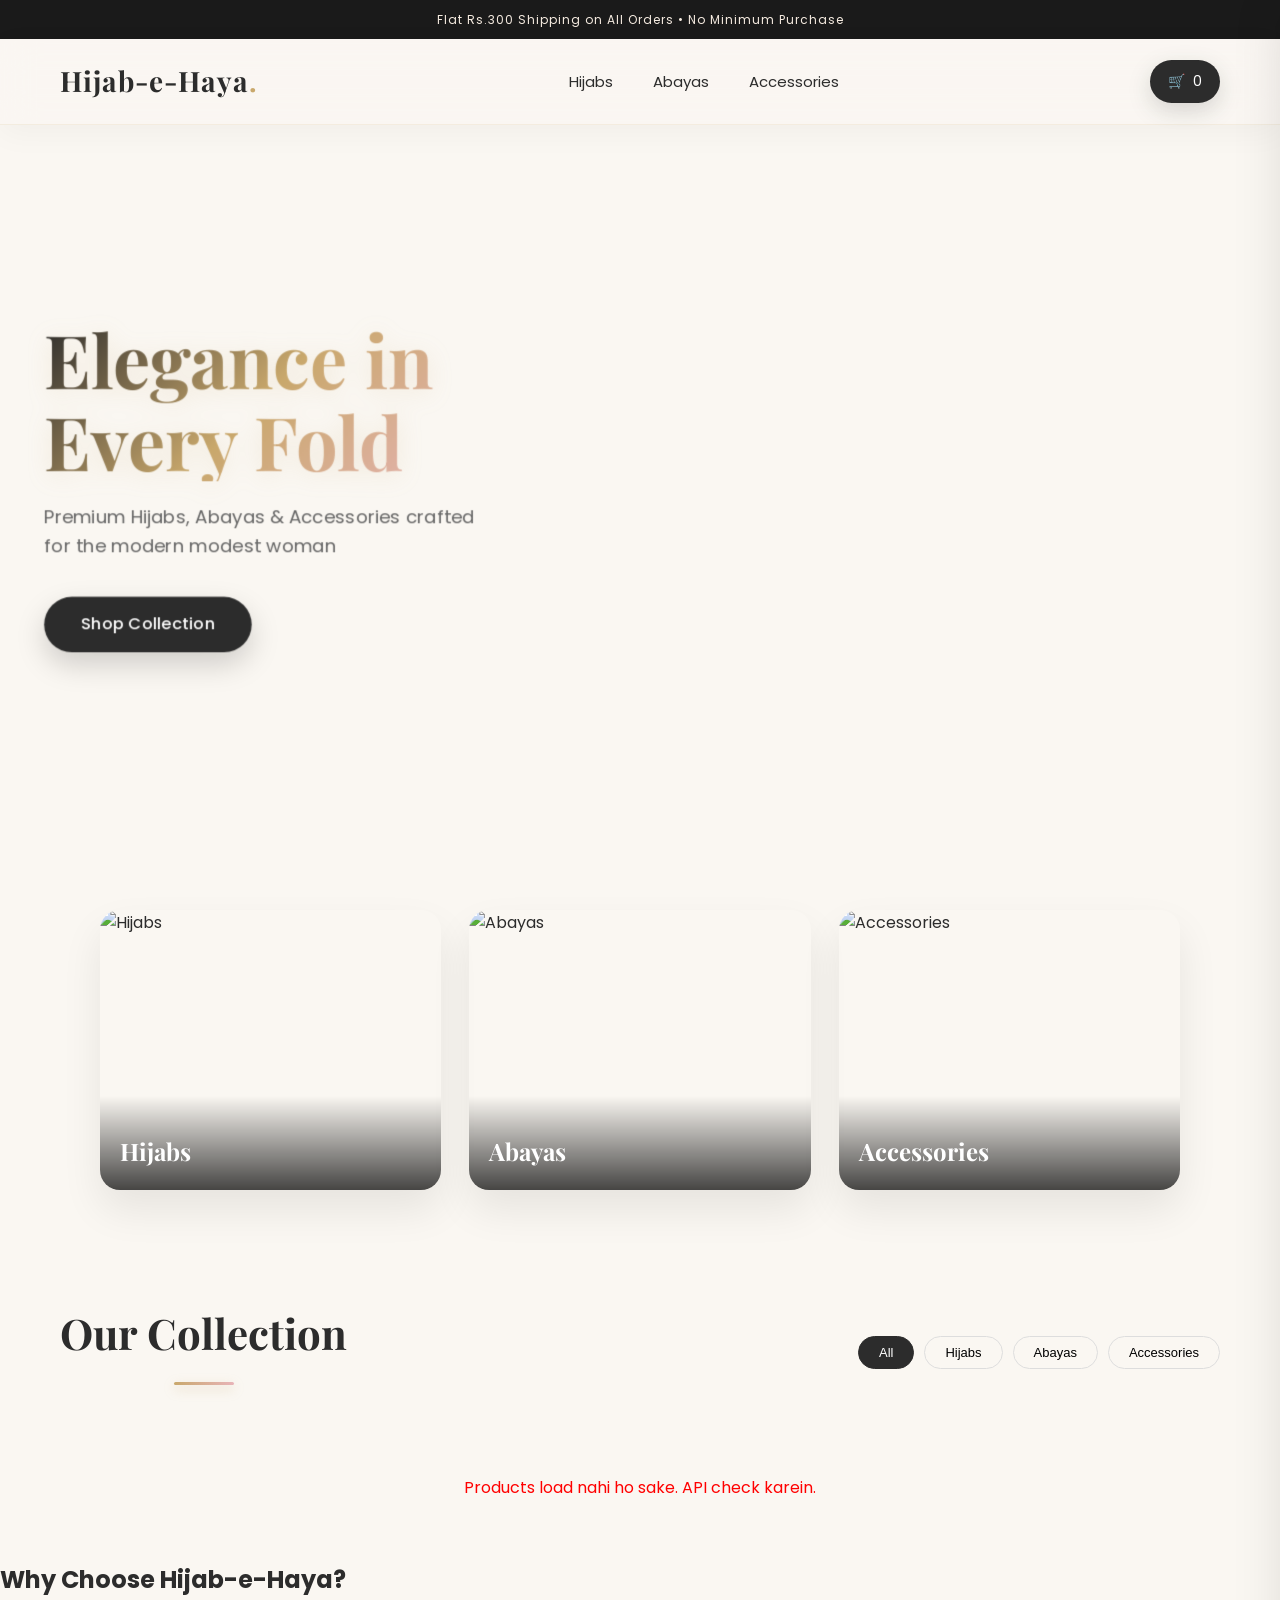
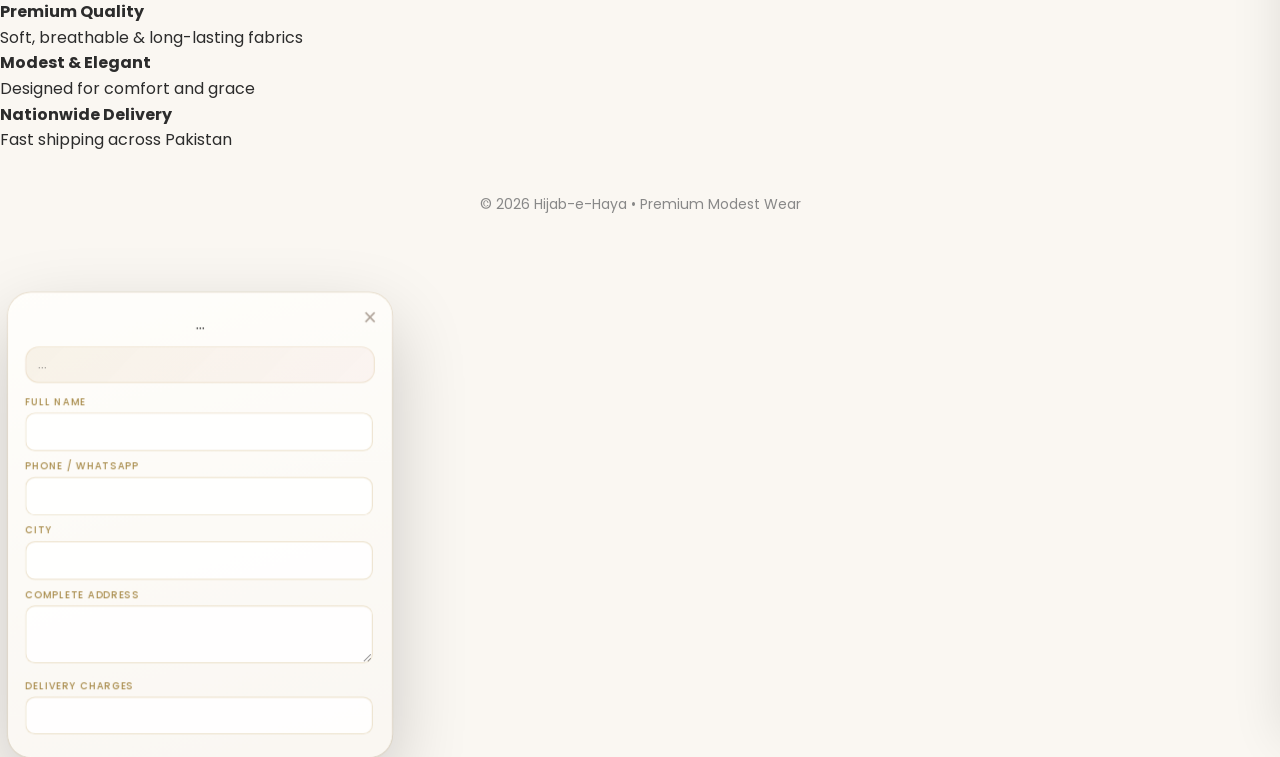
==== index.html @ 98c8fcdb "Update index.html" ====
<!DOCTYPE html>
<html lang="en">
<head>
    <meta charset="UTF-8">
    <meta name="viewport" content="width=device-width, initial-scale=1.0">
    <title>Hijab-e-Haya | Premium Hijab & Abaya</title>
    <link rel="stylesheet" href="style.css">
    <link href="https://fonts.googleapis.com/css2?family=Playfair+Display:wght@500;600;700&family=Poppins:wght@300;400;500;600&display=swap" rel="stylesheet">
</head>
<body>

    <!-- Announcement Bar -->
    <div class="announcement">
        Flat Rs.300 Shipping on All Orders • No Minimum Purchase
    </div>

    <header>
        <div class="logo"><a href="index.html">Hijab-e-Haya<span>.</span></a></div>
        <nav>
            <a href="#hijabs">Hijabs</a>
            <a href="#abayas">Abayas</a>
            <a href="#accessories">Accessories</a>
        </nav>
        <div class="cart-btn" onclick="toggleCart()">
            🛒 <span id="cart-count">0</span>
        </div>
    </header>

    <!-- Hero -->
    <section class="hero">
        <div class="hero-content">
            <h1>Elegance in<br>Every Fold</h1>
            <p>Premium Hijabs, Abayas & Accessories crafted for the modern modest woman</p>
            <a href="#products" class="btn">Shop Collection</a>
        </div>
    </section>

    <!-- Categories -->
    <section class="categories">
        <div class="cat-card" onclick="filterProducts('hijab')">
            <img src="https://images.unsplash.com/photo-1594938298603-c8148c4dae35?w=500&q=80" alt="Hijabs">
            <h3>Hijabs</h3>
        </div>
        <div class="cat-card" onclick="filterProducts('abaya')">
            <img src="https://images.unsplash.com/photo-1585487000160-6ebcfceb0d03?w=500&q=80" alt="Abayas">
            <h3>Abayas</h3>
        </div>
        <div class="cat-card" onclick="filterProducts('accessory')">
            <img src="https://images.unsplash.com/photo-1610030469983-98e550d6193c?w=500&q=80" alt="Accessories">
            <h3>Accessories</h3>
        </div>
    </section>

    <!-- Products -->
    <section class="products-section" id="products">
        <div class="section-header">
            <h2 class="section-title">Our Collection</h2>
            <div class="filter-btns">
                <button class="filter-btn active" onclick="filterProducts('all')">All</button>
                <button class="filter-btn" onclick="filterProducts('hijab')">Hijabs</button>
                <button class="filter-btn" onclick="filterProducts('abaya')">Abayas</button>
                <button class="filter-btn" onclick="filterProducts('accessory')">Accessories</button>
            </div>
        </div>

        <div class="products-grid" id="products-grid">
            <!-- Products JS se aayenge -->
        </div>
    </section>

    <!-- Why Choose -->
    <section class="why-us">
        <h2>Why Choose Hijab-e-Haya?</h2>
        <div class="why-grid">
            <div class="why-item">
                <h4>Premium Quality</h4>
                <p>Soft, breathable & long-lasting fabrics</p>
            </div>
            <div class="why-item">
                <h4>Modest & Elegant</h4>
                <p>Designed for comfort and grace</p>
            </div>
            <div class="why-item">
                <h4>Nationwide Delivery</h4>
                <p>Fast shipping across Pakistan</p>
            </div>
        </div>
    </section>

    <!-- Cart -->
    <div class="cart-sidebar" id="cart">
        <div class="cart-header">
            <h3>Your Bag</h3>
            <button onclick="toggleCart()">✕</button>
        </div>
        <div id="cart-items"></div>
        <div class="cart-footer">
            <div class="total">Total: <span id="total">Rs. 0</span></div>
            <button class="whatsapp-btn" onclick="orderOnWhatsApp()">Order on WhatsApp</button>
            <button class="clear-btn" onclick="clearCart()">Clear Cart</button>
        </div>
    </div>
    <div class="overlay" id="overlay" onclick="toggleCart()"></div>

    <footer>
        <p>© 2026 Hijab-e-Haya • Premium Modest Wear</p>
    </footer>

    <script src="script.js"></script>

    <!-- Custom Order Modal -->
<!-- ========== ORDER MODAL ========== -->
<div class="order-modal-overlay" id="orderModal">
  <div class="order-modal">
    <button type="button" class="modal-close" onclick="closeOrderModal()">×</button>

    <div class="modal-header">
      <p class="modal-brand">Hijab-e-Haya</p>
      <h3>Complete Your Order</h3>
      <p class="modal-sub">Elegant • Modest • Delivered with care</p>
    </div>

    <div class="pay-info">
      <div class="pay-info-title">Payment & Delivery</div>
      <p>• <strong>Cash on Delivery</strong> products ke liye available hai</p>
      <p>• <strong>Delivery charges advance</strong> mein dene honge</p>
      <p class="pay-note">Order confirm hone ke baad delivery charges ka method bata diya jayega (JazzCash / EasyPaisa / Bank).</p>
    </div>

    <label>Full Name</label>
    <input type="text" id="orderName" placeholder="Aapka poora naam" autocomplete="name">

    <label>Phone / WhatsApp</label>
    <input type="tel" id="orderPhone" placeholder="03XX-XXXXXXX" autocomplete="tel">

    <label>City</label>
    <input type="text" id="orderCity" placeholder="Lahore, Karachi, Islamabad..." autocomplete="address-level2">

    <label>Complete Address</label>
    <textarea id="orderAddress" placeholder="Area, street, house / building"></textarea>

    <label>Delivery charges</label>
    <select id="orderDelivery">
      <option value="">Select option</option>
      <option value="Advance — ready to pay delivery charges">Advance — main delivery charges de dungi/dunga</option>
      <option value="Need delivery charges details first">Pehle delivery charges ki detail chahiye</option>
    </select>

    <div class="modal-actions">
      <button type="button" class="modal-btn cancel" onclick="closeOrderModal()">Cancel</button>
      <button type="button" class="modal-btn confirm" onclick="submitOrder()">Place Order</button>
    </div>
  </div>
</div>
    <div class="order-modal">
  <button type="button" class="modal-close" onclick="closeOrderModal()">×</button>

  <div class="modal-header">...</div>
  <div class="pay-info">...</div>

  <!-- sirf yeh scroll hoga agar zaroorat pade -->
  <div class="order-modal-fields">
    <label>Full Name</label>
    <input ... id="orderName">

    <label>Phone / WhatsApp</label>
    <input ... id="orderPhone">

    <label>City</label>
    <input ... id="orderCity">

    <label>Complete Address</label>
    <textarea ... id="orderAddress"></textarea>

    <label>Delivery charges</label>
    <select id="orderDelivery">...</select>
  </div>
</body>
</html>
---- style.css ----
/* ============================================
   HIJAB-E-HAYA — ULTRA 3D AESTHETIC
   Gold + Rose • Depth • Motion • Premium
   ============================================ */

@import url('https://fonts.googleapis.com/css2?family=Playfair+Display:wght@500;600;700&family=Poppins:wght@300;400;500;600&display=swap');

* {
    margin: 0;
    padding: 0;
    box-sizing: border-box;
}

:root {
    --bg: #faf7f2;
    --card: #ffffff;
    --text: #2c2c2c;
    --accent: #c9a86c;
    --accent-dark: #a88b4a;
    --rose: #e8b4b8;
    --shadow: 0 20px 40px rgba(0, 0, 0, 0.08);
    --shadow-3d: 0 35px 70px rgba(0, 0, 0, 0.14),
                 0 10px 20px rgba(201, 168, 108, 0.12);
    --ease: cubic-bezier(0.23, 1, 0.32, 1);
}

html {
    scroll-behavior: smooth;
}

body {
    font-family: 'Poppins', sans-serif;
    background: var(--bg);
    color: var(--text);
    overflow-x: hidden;
    line-height: 1.6;
    min-height: 100vh;
    perspective: 1500px;
}

/* ===== Living 3D background ===== */
.particles {
    position: fixed;
    inset: 0;
    z-index: -1;
    pointer-events: none;
    background:
        radial-gradient(circle at 15% 25%, rgba(201, 168, 108, 0.14) 0%, transparent 42%),
        radial-gradient(circle at 85% 75%, rgba(232, 180, 184, 0.12) 0%, transparent 42%),
        radial-gradient(circle at 50% 50%, rgba(255, 255, 255, 0.4) 0%, transparent 55%);
    animation: bgPulse 12s ease-in-out infinite alternate;
}

@keyframes bgPulse {
    0%   { opacity: 0.85; transform: scale(1); }
    100% { opacity: 1; transform: scale(1.05); }
}

/* ===== Header — glass + depth ===== */
header {
    display: flex;
    justify-content: space-between;
    align-items: center;
    padding: 20px 60px;
    position: sticky;
    top: 0;
    background: rgba(250, 247, 242, 0.78);
    backdrop-filter: blur(18px);
    -webkit-backdrop-filter: blur(18px);
    z-index: 100;
    border-bottom: 1px solid rgba(201, 168, 108, 0.15);
    box-shadow: 0 8px 32px rgba(0, 0, 0, 0.04);
    transform-style: preserve-3d;
}

.logo {
    font-family: 'Playfair Display', serif;
    font-size: 28px;
    font-weight: 700;
    letter-spacing: 1px;
    transform: translateZ(20px);
}

.logo a {
    text-decoration: none;
    color: var(--text);
}

.logo span {
    color: var(--accent);
}

nav a {
    margin: 0 18px;
    text-decoration: none;
    color: var(--text);
    font-weight: 400;
    font-size: 15px;
    transition: 0.35s var(--ease);
    position: relative;
    display: inline-block;
}

nav a::after {
    content: '';
    position: absolute;
    left: 0;
    bottom: -4px;
    width: 0;
    height: 2px;
    background: linear-gradient(90deg, var(--accent), var(--rose));
    transition: 0.35s var(--ease);
    border-radius: 2px;
}

nav a:hover {
    color: var(--accent);
    transform: translateY(-2px);
}

nav a:hover::after {
    width: 100%;
}

.cart-btn {
    background: var(--text);
    color: white;
    padding: 10px 18px;
    border-radius: 50px;
    cursor: pointer;
    display: flex;
    align-items: center;
    gap: 8px;
    transition: 0.4s var(--ease);
    font-size: 14px;
    box-shadow: 0 8px 24px rgba(0, 0, 0, 0.15);
    transform: translateZ(15px);
}

.cart-btn:hover {
    background: linear-gradient(135deg, var(--accent-dark), var(--accent));
    transform: translateY(-4px) translateZ(25px);
    box-shadow: 0 14px 32px rgba(201, 168, 108, 0.4);
}

/* ===== Hero — cinematic ===== */
.hero {
    display: flex;
    align-items: center;
    justify-content: space-between;
    padding: 80px 60px;
    min-height: 85vh;
    transform-style: preserve-3d;
}

.hero-content {
    transform: translateZ(40px);
    animation: heroRise 1.1s var(--ease) both;
}

.hero-content h1 {
    font-family: 'Playfair Display', serif;
    font-size: clamp(42px, 7vw, 72px);
    line-height: 1.1;
    margin-bottom: 20px;
    background: linear-gradient(135deg, #2c2c2c 0%, #c9a86c 50%, #e8b4b8 100%);
    -webkit-background-clip: text;
    -webkit-text-fill-color: transparent;
    background-clip: text;
    filter: drop-shadow(0 4px 12px rgba(201, 168, 108, 0.2));
}

.hero-content p {
    font-size: 18px;
    color: #666;
    margin-bottom: 35px;
    max-width: 420px;
}

.btn {
    display: inline-block;
    padding: 14px 36px;
    background: var(--text);
    color: white;
    text-decoration: none;
    border-radius: 50px;
    font-weight: 500;
    transition: 0.45s var(--ease);
    box-shadow: 0 12px 30px rgba(0, 0, 0, 0.18);
    position: relative;
    overflow: hidden;
}

.btn::before {
    content: '';
    position: absolute;
    inset: 0;
    background: linear-gradient(135deg, transparent, rgba(255, 255, 255, 0.2), transparent);
    transform: translateX(-100%);
    transition: 0.6s;
}

.btn:hover {
    background: var(--accent);
    transform: translateY(-6px) scale(1.03);
    box-shadow: 0 20px 40px rgba(201, 168, 108, 0.4);
}

.btn:hover::before {
    transform: translateX(100%);
}

@keyframes heroRise {
    from {
        opacity: 0;
        transform: translateY(40px) translateZ(-30px);
    }
    to {
        opacity: 1;
        transform: translateY(0) translateZ(40px);
    }
}

/* ===== Products section ===== */
.products-section {
    padding: 60px;
}

.section-title {
    font-family: 'Playfair Display', serif;
    font-size: 42px;
    text-align: center;
    margin-bottom: 50px;
    position: relative;
}

.section-title::after {
    content: '';
    display: block;
    width: 60px;
    height: 3px;
    background: linear-gradient(90deg, var(--accent), var(--rose));
    margin: 15px auto 0;
    border-radius: 2px;
    box-shadow: 0 4px 12px rgba(201, 168, 108, 0.4);
}

/* ===== 3D GRID ===== */
.products-grid {
    display: grid;
    grid-template-columns: repeat(auto-fill, minmax(280px, 1fr));
    gap: 44px;
    perspective: 1600px;
    transform-style: preserve-3d;
}

/* ========== ULTRA 3D PRODUCT CARD ========== */
.product-card {
    background: var(--card);
    border-radius: 22px;
    overflow: hidden;
    box-shadow: var(--shadow);
    transition: all 0.6s var(--ease);
    transform-style: preserve-3d;
    position: relative;
    cursor: pointer;
    border: 1px solid rgba(255, 255, 255, 0.7);
    animation: cardEnter 0.8s var(--ease) both;
}

.product-card:nth-child(1) { animation-delay: 0.05s; }
.product-card:nth-child(2) { animation-delay: 0.12s; }
.product-card:nth-child(3) { animation-delay: 0.19s; }
.product-card:nth-child(4) { animation-delay: 0.26s; }
.product-card:nth-child(5) { animation-delay: 0.33s; }
.product-card:nth-child(6) { animation-delay: 0.4s; }
.product-card:nth-child(7) { animation-delay: 0.47s; }
.product-card:nth-child(8) { animation-delay: 0.54s; }

@keyframes cardEnter {
    from {
        opacity: 0;
        transform: translateY(50px) rotateX(12deg) scale(0.92);
    }
    to {
        opacity: 1;
        transform: translateY(0) rotateX(0) scale(1);
    }
}

/* Soft idle float */
.product-card {
    animation: cardEnter 0.8s var(--ease) both, idleFloat 5.5s ease-in-out infinite;
}

.product-card:nth-child(odd)  { animation-delay: 0.05s, 0s; }
.product-card:nth-child(even) { animation-delay: 0.15s, 1.2s; }

@keyframes idleFloat {
    0%, 100% { transform: translateY(0) rotateX(0) rotateY(0); }
    50%      { transform: translateY(-10px) rotateX(2deg) rotateY(-1.5deg); }
}

/* HOVER — strong 3D pop */
.product-card:hover {
    animation: none;
    transform: translateY(-22px) rotateX(8deg) rotateY(-7deg) scale(1.05);
    box-shadow:
        0 40px 80px rgba(0, 0, 0, 0.16),
        0 0 0 1px rgba(201, 168, 108, 0.35),
        0 0 40px rgba(201, 168, 108, 0.15);
    z-index: 5;
}

/* Shine sweep on card */
.product-card::after {
    content: '';
    position: absolute;
    top: 0;
    left: -120%;
    width: 60%;
    height: 100%;
    background: linear-gradient(
        105deg,
        transparent,
        rgba(255, 255, 255, 0.25),
        transparent
    );
    transform: skewX(-18deg);
    transition: 0.8s;
    pointer-events: none;
    z-index: 3;
}

.product-card:hover::after {
    left: 140%;
}

.product-image {
    width: 100%;
    height: 320px;
    overflow: hidden;
    position: relative;
    transform-style: preserve-3d;
}

.product-image img {
    width: 100%;
    height: 100%;
    object-fit: cover;
    transition: all 0.85s var(--ease);
    transform: translateZ(0);
    animation: imgDrift 9s ease-in-out infinite;
}

@keyframes imgDrift {
    0%, 100% { transform: scale(1) rotate(0deg); }
    33%      { transform: scale(1.04) rotate(1.5deg); }
    66%      { transform: scale(1.03) rotate(-1.2deg); }
}

/* Image enhance on hover */
.product-card:hover .product-image img {
    animation: none;
    transform: scale(1.22) rotate(3deg) translateZ(40px);
    filter: brightness(1.1) contrast(1.06) saturate(1.08);
}

.sale-badge {
    position: absolute;
    top: 14px;
    left: 14px;
    background: linear-gradient(135deg, #c45c5c, #a84444);
    color: white;
    font-size: 11px;
    font-weight: 600;
    padding: 6px 14px;
    border-radius: 50px;
    z-index: 4;
    box-shadow: 0 6px 18px rgba(196, 92, 92, 0.4);
    letter-spacing: 0.5px;
}

.product-info {
    padding: 22px;
    text-align: center;
    transform: translateZ(40px);
    position: relative;
    background: linear-gradient(180deg, transparent, rgba(250, 247, 242, 0.3));
}

.product-info h3 {
    font-family: 'Playfair Display', serif;
    font-size: 20px;
    margin-bottom: 6px;
}

.product-info .price,
.current-price {
    color: var(--accent-dark);
    font-weight: 600;
    font-size: 18px;
    margin-bottom: 15px;
}

.old-price {
    text-decoration: line-through;
    color: #aaa;
    font-size: 13px;
    margin-left: 8px;
    font-weight: 400;
}

.price-box {
    margin-bottom: 12px;
}

.add-btn {
    background: transparent;
    border: 1.5px solid var(--text);
    padding: 10px 28px;
    border-radius: 50px;
    font-weight: 500;
    cursor: pointer;
    transition: all 0.4s var(--ease);
    font-size: 14px;
    transform: translateZ(20px);
}

.add-btn:hover {
    background: var(--text);
    color: white;
    transform: translateY(-3px) translateZ(30px);
    box-shadow: 0 10px 24px rgba(0, 0, 0, 0.2);
}

/* ===== Categories (if present) ===== */
.categories {
    display: grid;
    grid-template-columns: repeat(3, 1fr);
    gap: 28px;
    padding: 20px 60px 50px;
    max-width: 1200px;
    margin: 0 auto;
    perspective: 1400px;
}

.cat-card {
    position: relative;
    height: 280px;
    border-radius: 20px;
    overflow: hidden;
    cursor: pointer;
    box-shadow: var(--shadow);
    transition: 0.6s var(--ease);
    transform-style: preserve-3d;
}

.cat-card img {
    width: 100%;
    height: 100%;
    object-fit: cover;
    transition: 0.9s var(--ease);
    animation: imgDrift 10s ease-in-out infinite;
}

.cat-card:hover {
    transform: translateY(-14px) rotateX(6deg) scale(1.03);
    box-shadow: var(--shadow-3d);
}

.cat-card:hover img {
    animation: none;
    transform: scale(1.15);
    filter: brightness(1.08);
}

.cat-card h3 {
    position: absolute;
    bottom: 0;
    left: 0;
    right: 0;
    background: linear-gradient(transparent, rgba(0, 0, 0, 0.72));
    color: white;
    padding: 36px 20px 20px;
    font-family: 'Playfair Display', serif;
    font-size: 24px;
    transform: translateZ(20px);
}

/* ===== Product detail page ===== */
.product-detail {
    padding: 50px 60px;
}

.product-detail-container {
    display: grid;
    grid-template-columns: 1fr 1fr;
    gap: 60px;
    max-width: 1100px;
    margin: 0 auto;
    align-items: center;
    perspective: 1400px;
}

.product-detail-image {
    border-radius: 24px;
    overflow: hidden;
    box-shadow: var(--shadow-3d);
    transition: 0.7s var(--ease);
    transform-style: preserve-3d;
}

.product-detail-image:hover {
    transform: rotateY(-8deg) rotateX(4deg) scale(1.03);
}

.product-detail-image img {
    width: 100%;
    height: 560px;
    object-fit: cover;
    transition: 0.9s var(--ease);
}

.product-detail-image:hover img {
    transform: scale(1.12);
    filter: brightness(1.06);
}

.product-detail-info h1 {
    font-family: 'Playfair Display', serif;
    font-size: 38px;
    margin-bottom: 12px;
}

.product-detail-info .price {
    font-size: 24px;
    color: var(--accent-dark);
    font-weight: 600;
    margin-bottom: 20px;
}

.product-detail-info .desc {
    color: #666;
    margin-bottom: 30px;
    line-height: 1.85;
}

.add-btn-large {
    background: var(--text);
    color: white;
    border: none;
    padding: 15px 40px;
    border-radius: 50px;
    font-size: 15px;
    cursor: pointer;
    transition: 0.45s var(--ease);
    box-shadow: 0 12px 30px rgba(0, 0, 0, 0.15);
}

.add-btn-large:hover {
    background: var(--accent);
    transform: translateY(-5px);
    box-shadow: 0 18px 40px rgba(201, 168, 108, 0.4);
}

.back-link {
    display: inline-block;
    margin-bottom: 25px;
    color: #777;
    text-decoration: none;
    font-size: 14px;
    transition: 0.3s;
}

.back-link:hover {
    color: var(--accent);
}

.thumbnails {
    display: flex;
    gap: 12px;
    margin-top: 18px;
    flex-wrap: wrap;
}

.thumb {
    width: 78px;
    height: 78px;
    object-fit: cover;
    border-radius: 12px;
    cursor: pointer;
    border: 2px solid transparent;
    transition: 0.4s var(--ease);
    opacity: 0.7;
}

.thumb:hover {
    opacity: 1;
    transform: scale(1.08) rotate(2deg);
}

.thumb.active {
    border-color: var(--accent);
    opacity: 1;
    box-shadow: 0 8px 20px rgba(201, 168, 108, 0.35);
}

/* ===== Cart ===== */
.cart-sidebar {
    position: fixed;
    top: 0;
    right: -420px;
    width: 400px;
    height: 100%;
    background: white;
    box-shadow: -16px 0 50px rgba(0, 0, 0, 0.12);
    z-index: 1000;
    transition: 0.5s var(--ease);
    display: flex;
    flex-direction: column;
}

.cart-sidebar.active {
    right: 0;
}

.cart-header {
    display: flex;
    justify-content: space-between;
    align-items: center;
    padding: 25px;
    border-bottom: 1px solid #eee;
}

.cart-header h3 {
    font-family: 'Playfair Display', serif;
    font-size: 24px;
}

.cart-header button {
    background: none;
    border: none;
    font-size: 22px;
    cursor: pointer;
}

#cart-items {
    flex: 1;
    overflow-y: auto;
    padding: 20px;
}

.cart-item {
    display: flex;
    gap: 15px;
    margin-bottom: 18px;
    align-items: center;
    background: #faf7f2;
    padding: 12px;
    border-radius: 14px;
    transition: 0.3s;
}

.cart-item:hover {
    transform: translateX(-4px);
    box-shadow: 0 8px 20px rgba(0, 0, 0, 0.06);
}

.cart-item img {
    width: 70px;
    height: 70px;
    object-fit: cover;
    border-radius: 10px;
}

.cart-item-info {
    flex: 1;
}

.cart-item-info h4 {
    font-size: 15px;
    margin-bottom: 4px;
}

.cart-footer {
    padding: 25px;
    border-top: 1px solid #eee;
}

.total {
    font-size: 20px;
    font-weight: 600;
    margin-bottom: 20px;
    text-align: center;
}

.whatsapp-btn {
    width: 100%;
    background: linear-gradient(135deg, #25D366, #1da851);
    color: white;
    border: none;
    padding: 16px;
    border-radius: 14px;
    font-size: 16px;
    font-weight: 500;
    cursor: pointer;
    margin-bottom: 12px;
    transition: 0.4s var(--ease);
    box-shadow: 0 8px 24px rgba(37, 211, 102, 0.3);
}

.whatsapp-btn:hover {
    transform: translateY(-3px);
    box-shadow: 0 14px 32px rgba(37, 211, 102, 0.4);
}

.clear-btn {
    width: 100%;
    background: transparent;
    border: 1px solid #ddd;
    padding: 12px;
    border-radius: 14px;
    cursor: pointer;
    transition: 0.3s;
}

.clear-btn:hover {
    border-color: var(--text);
}

.overlay {
    position: fixed;
    inset: 0;
    background: rgba(0, 0, 0, 0.4);
    backdrop-filter: blur(4px);
    z-index: 999;
    opacity: 0;
    visibility: hidden;
    transition: 0.4s;
}

.overlay.active {
    opacity: 1;
    visibility: visible;
}

/* Announcement / filters / why-us safe styles */
.announcement {
    background: #1a1a1a;
    color: #f5ebe0;
    text-align: center;
    padding: 10px;
    font-size: 12px;
    letter-spacing: 1px;
}

.filter-btns {
    display: flex;
    gap: 10px;
    flex-wrap: wrap;
    justify-content: center;
    margin-bottom: 30px;
}

.filter-btn {
    padding: 8px 20px;
    border: 1px solid #ddd;
    background: transparent;
    border-radius: 50px;
    cursor: pointer;
    font-size: 13px;
    transition: 0.35s;
}

.filter-btn.active,
.filter-btn:hover {
    background: var(--text);
    color: white;
    border-color: var(--text);
}

.section-header {
    display: flex;
    justify-content: space-between;
    align-items: center;
    flex-wrap: wrap;
    gap: 16px;
    margin-bottom: 40px;
}

footer {
    text-align: center;
    padding: 40px;
    color: #888;
    font-size: 14px;
}

/* ===== Responsive — 3D soft on mobile ===== */
@media (max-width: 768px) {
    header {
        padding: 15px 20px;
    }

    nav {
        display: none;
    }

    .hero {
        flex-direction: column;
        padding: 40px 20px;
        text-align: center;
        min-height: auto;
    }

    .hero-content h1 {
        font-size: 42px;
    }

    .products-section {
        padding: 40px 20px;
    }

    .categories {
        grid-template-columns: 1fr;
        padding: 20px;
    }

    .product-detail-container {
        grid-template-columns: 1fr;
        gap: 30px;
    }

    .product-detail {
        padding: 30px 20px;
    }

    .product-detail-image img {
        height: 380px;
    }

    .cart-sidebar {
        width: 100%;
        right: -100%;
    }

    /* Mobile pe lighter 3D (performance) */
    .product-card:hover {
        transform: translateY(-12px) scale(1.03);
    }

    .product-card {
        animation: cardEnter 1.0s var(--ease) both;
    }
}
/* ========== PREMIUM ORDER MODAL ========== */
.order-modal-overlay {
    position: fixed;
    inset: 0;
    background: rgba(42, 36, 32, 0.5);
    backdrop-filter: blur(10px);
    -webkit-backdrop-filter: blur(10px);
    z-index: 2000;
    display: flex;
    align-items: center;
    justify-content: center;
    padding: 20px;
    opacity: 0;
    visibility: hidden;
    transition: 0.4s ease;
}

.order-modal-overlay.active {
    opacity: 1;
    visibility: visible;
}

.order-modal {
    background: linear-gradient(165deg, #fffefb 0%, #faf7f2 100%);
    border-radius: 24px;
    padding: 32px 28px 28px;
    width: 100%;
    max-width: 440px;
    max-height: 90vh;
    overflow-y: auto;
    box-shadow:
        0 30px 80px rgba(0, 0, 0, 0.2),
        0 0 0 1px rgba(201, 168, 108, 0.25);
    transform: translateY(28px) scale(0.96);
    transition: 0.45s cubic-bezier(0.23, 1, 0.32, 1);
    position: relative;
}

.order-modal-overlay.active .order-modal {
    transform: translateY(0) scale(1);
}

.modal-close {
    position: absolute;
    top: 14px;
    right: 16px;
    background: none;
    border: none;
    font-size: 24px;
    color: #b0a49a;
    cursor: pointer;
    line-height: 1;
    transition: 0.3s;
}

.modal-close:hover {
    color: #2c2c2c;
}

.modal-header {
    text-align: center;
    margin-bottom: 20px;
}

.modal-brand {
    font-size: 11px;
    letter-spacing: 2px;
    text-transform: uppercase;
    color: #c9a86c;
    margin-bottom: 6px;
    font-weight: 500;
}

.order-modal h3 {
    font-family: 'Playfair Display', serif;
    font-size: 26px;
    font-weight: 600;
    color: #2c2c2c;
    margin-bottom: 6px;
}

.modal-sub {
    font-size: 12px;
    color: #888;
    font-weight: 300;
}

.pay-info {
    background: linear-gradient(135deg, rgba(201, 168, 108, 0.12), rgba(232, 180, 184, 0.1));
    border: 1px solid rgba(201, 168, 108, 0.25);
    border-radius: 14px;
    padding: 14px 16px;
    margin-bottom: 20px;
    font-size: 13px;
    color: #444;
    line-height: 1.55;
}

.pay-info-title {
    font-weight: 600;
    color: #a88b4a;
    margin-bottom: 8px;
    font-size: 12px;
    letter-spacing: 0.8px;
    text-transform: uppercase;
}

.pay-info p {
    margin-bottom: 4px;
}

.pay-note {
    margin-top: 8px !important;
    font-size: 12px;
    color: #777;
}

.order-modal label {
    display: block;
    font-size: 11px;
    letter-spacing: 1px;
    text-transform: uppercase;
    color: #a88b4a;
    margin-bottom: 6px;
    font-weight: 500;
}

.order-modal input,
.order-modal textarea,
.order-modal select {
    width: 100%;
    padding: 12px 14px;
    border: 1px solid rgba(201, 168, 108, 0.35);
    border-radius: 12px;
    background: rgba(255, 255, 255, 0.85);
    font-family: 'Poppins', sans-serif;
    font-size: 14px;
    color: #2c2c2c;
    margin-bottom: 14px;
    outline: none;
    transition: 0.3s;
    appearance: none;
}

.order-modal input:focus,
.order-modal textarea:focus,
.order-modal select:focus {
    border-color: #c9a86c;
    box-shadow: 0 0 0 3px rgba(201, 168, 108, 0.18);
    background: #fff;
}

.order-modal textarea {
    min-height: 72px;
    resize: vertical;
}

.modal-actions {
    display: flex;
    gap: 12px;
    margin-top: 8px;
}

.modal-btn {
    flex: 1;
    padding: 14px;
    border-radius: 50px;
    font-family: 'Poppins', sans-serif;
    font-size: 13px;
    letter-spacing: 0.6px;
    cursor: pointer;
    transition: 0.35s;
    border: none;
}

.modal-btn.cancel {
    background: transparent;
    border: 1px solid rgba(201, 168, 108, 0.4);
    color: #666;
}

.modal-btn.cancel:hover {
    border-color: #2c2c2c;
    color: #2c2c2c;
}

.modal-btn.confirm {
    background: linear-gradient(135deg, #2c2c2c, #3d342e);
    color: #faf7f2;
    box-shadow: 0 8px 22px rgba(0, 0, 0, 0.18);
}

.modal-btn.confirm:hover {
    background: linear-gradient(135deg, #a88b4a, #c9a86c);
    transform: translateY(-2px);
    box-shadow: 0 12px 28px rgba(201, 168, 108, 0.35);
}

/* Soft success toast (alert ki jagah) */
/* ========== TOAST — CENTER + LIGHT + RECTANGLE ========== */
.toast {
    position: fixed;
    top: 50%;
    left: 50%;
    transform: translate(-50%, -50%) scale(0.92);
    background: #faf7f2;
    color: #2c2c2c;
    padding: 18px 36px;
    border-radius: 16px;
    font-size: 14px;
    font-weight: 500;
    letter-spacing: 0.3px;
    z-index: 3000;
    opacity: 0;
    visibility: hidden;
    transition: 0.35s ease;
    box-shadow: 0 16px 48px rgba(0, 0, 0, 0.12);
    border: 1px solid rgba(201, 168, 108, 0.35);
    pointer-events: none;
    text-align: center;
    min-width: 260px;
    max-width: 90%;
}

.toast.show {
    opacity: 1;
    visibility: visible;
    transform: translate(-50%, -50%) scale(1);
}
/* ========== CART: WhatsApp button hamesha neeche dikhe ========== */
.cart-sidebar {
    display: flex;
    flex-direction: column;
}

#cart-items {
    flex: 1;
    overflow-y: auto;
    min-height: 0;
}

.cart-footer {
    flex-shrink: 0;
    position: sticky;
    bottom: 0;
    background: #fff;
    padding: 16px 22px 20px;
    border-top: 1px solid #eee;
    box-shadow: 0 -8px 24px rgba(0, 0, 0, 0.06);
}

/* ========== ORDER MODAL: ek screen, kam scroll ========== */
.order-modal-overlay {
    align-items: center;
    justify-content: center;
    padding: 12px;
}

.order-modal {
    padding: 20px 18px 16px;
    max-width: 400px;
    max-height: 88vh;
    display: flex;
    flex-direction: column;
    overflow: hidden; /* bahar scroll band */
}

.modal-header {
    margin-bottom: 10px;
    flex-shrink: 0;
}

.order-modal h3 {
    font-size: 22px;
    margin-bottom: 2px;
}

.modal-sub {
    font-size: 11px;
}

.pay-info {
    padding: 10px 12px;
    margin-bottom: 12px;
    font-size: 12px;
    line-height: 1.4;
    flex-shrink: 0;
}

.pay-info-title {
    margin-bottom: 4px;
    font-size: 11px;
}

.pay-note {
    margin-top: 4px !important;
    font-size: 11px;
}

/* form fields tight */
.order-modal label {
    margin-bottom: 3px;
    font-size: 10px;
}

.order-modal input,
.order-modal textarea,
.order-modal select {
    padding: 9px 12px;
    margin-bottom: 8px;
    font-size: 13px;
    border-radius: 10px;
}

.order-modal textarea {
    min-height: 52px;
}

/* buttons hamesha modal ke bottom pe */
.modal-actions {
    margin-top: 6px;
    flex-shrink: 0;
    padding-top: 4px;
}

.modal-btn {
    padding: 12px;
    font-size: 12px;
}

/* agar phir bhi chhoti screen ho to sirf fields scroll, buttons fixed */
.order-modal-fields {
    overflow-y: auto;
    flex: 1;
    min-height: 0;
    padding-right: 2px;
}
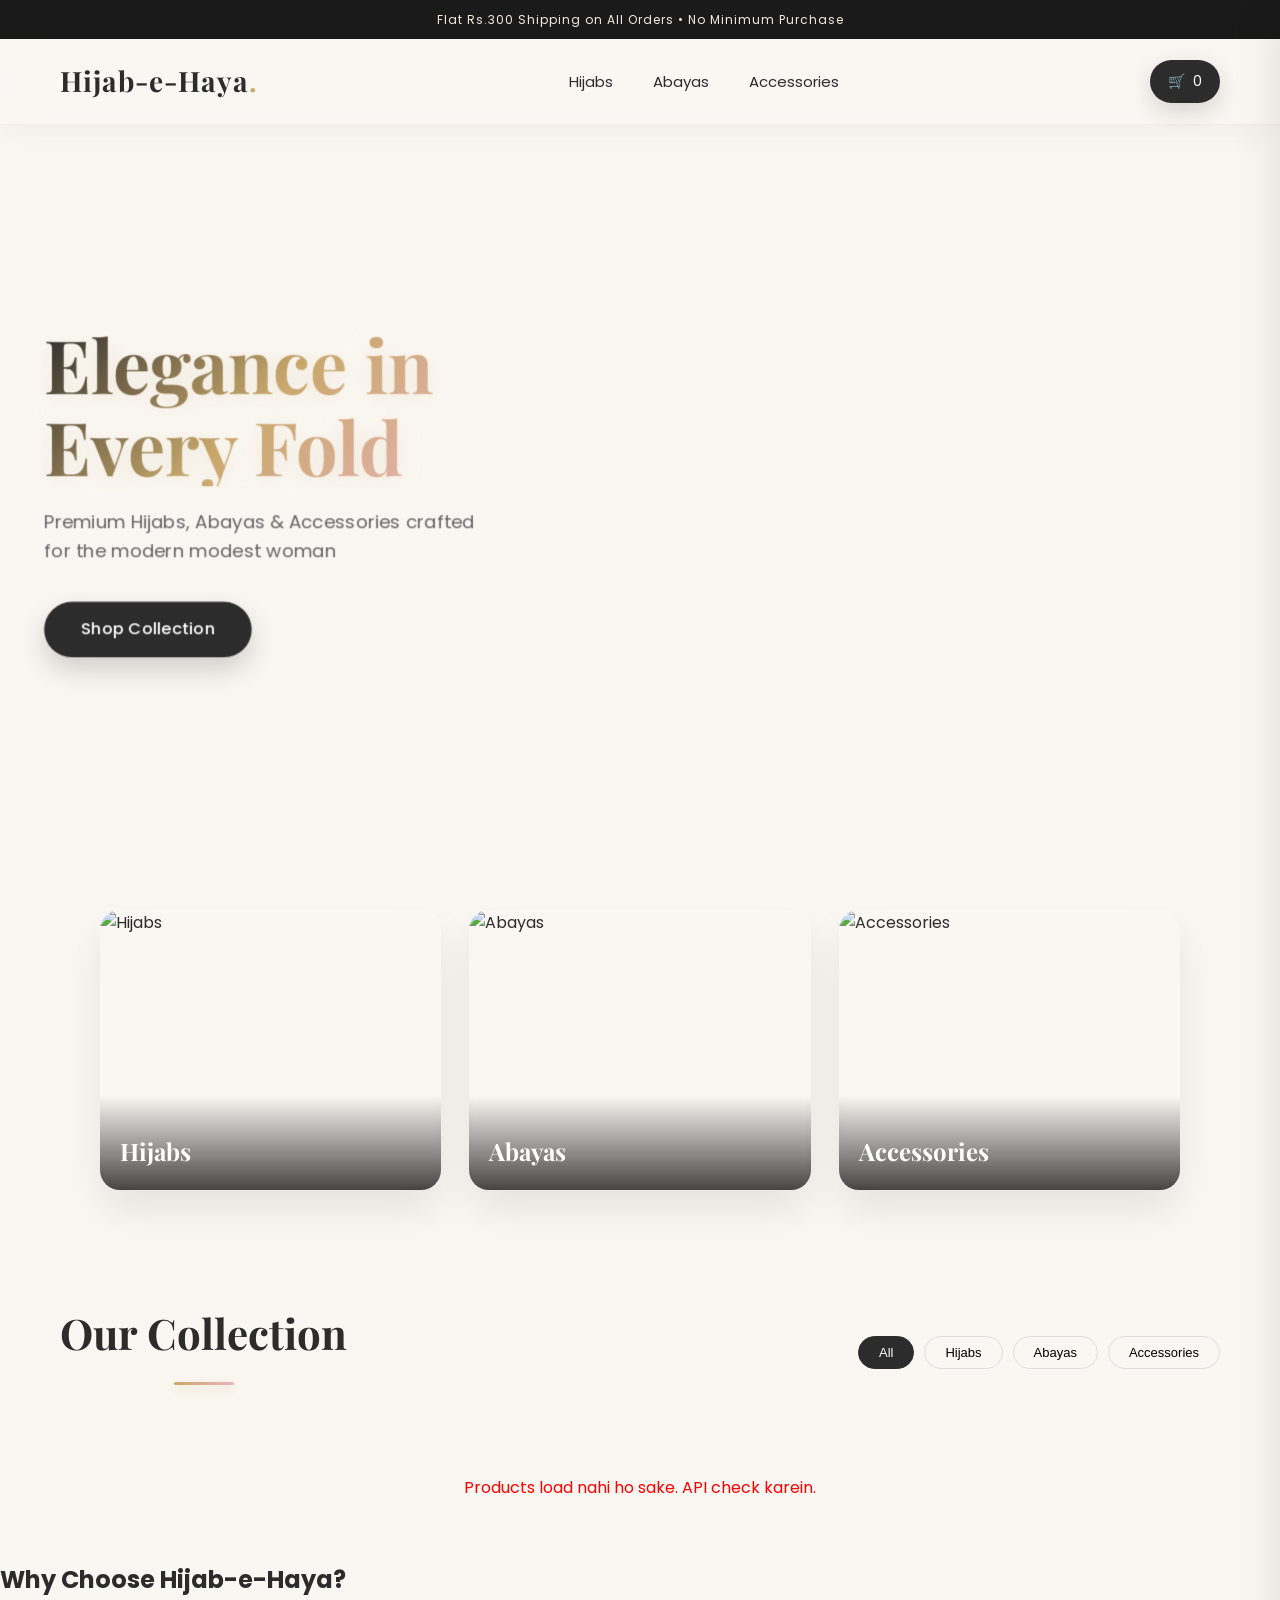
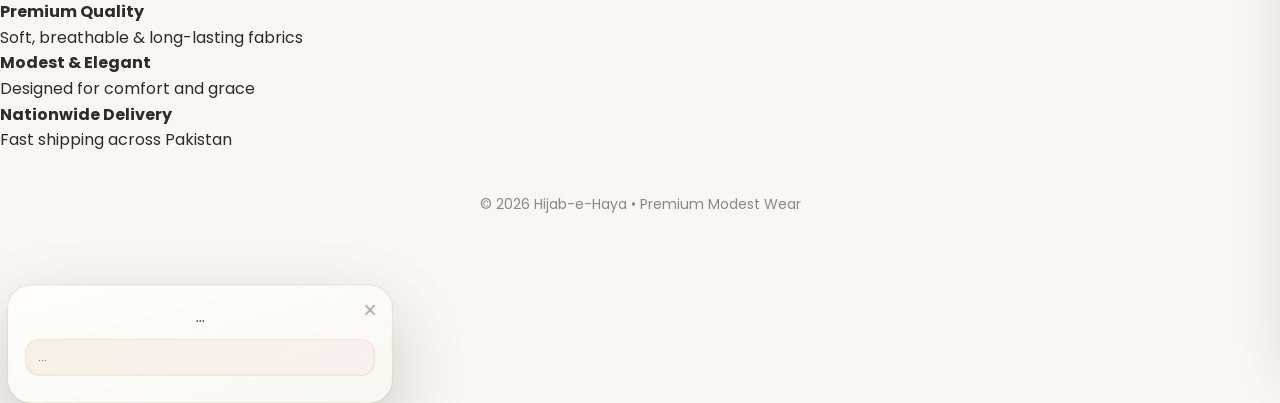
==== commit b1d131b2: "Update index.html" ====
--- a/index.html
+++ b/index.html
@@ -158,22 +158,7 @@
   <div class="modal-header">...</div>
   <div class="pay-info">...</div>
 
-  <!-- sirf yeh scroll hoga agar zaroorat pade -->
-  <div class="order-modal-fields">
-    <label>Full Name</label>
-    <input ... id="orderName">
-
-    <label>Phone / WhatsApp</label>
-    <input ... id="orderPhone">
-
-    <label>City</label>
-    <input ... id="orderCity">
-
-    <label>Complete Address</label>
-    <textarea ... id="orderAddress"></textarea>
-
-    <label>Delivery charges</label>
-    <select id="orderDelivery">...</select>
-  </div>
+  
+ 
 </body>
 </html>
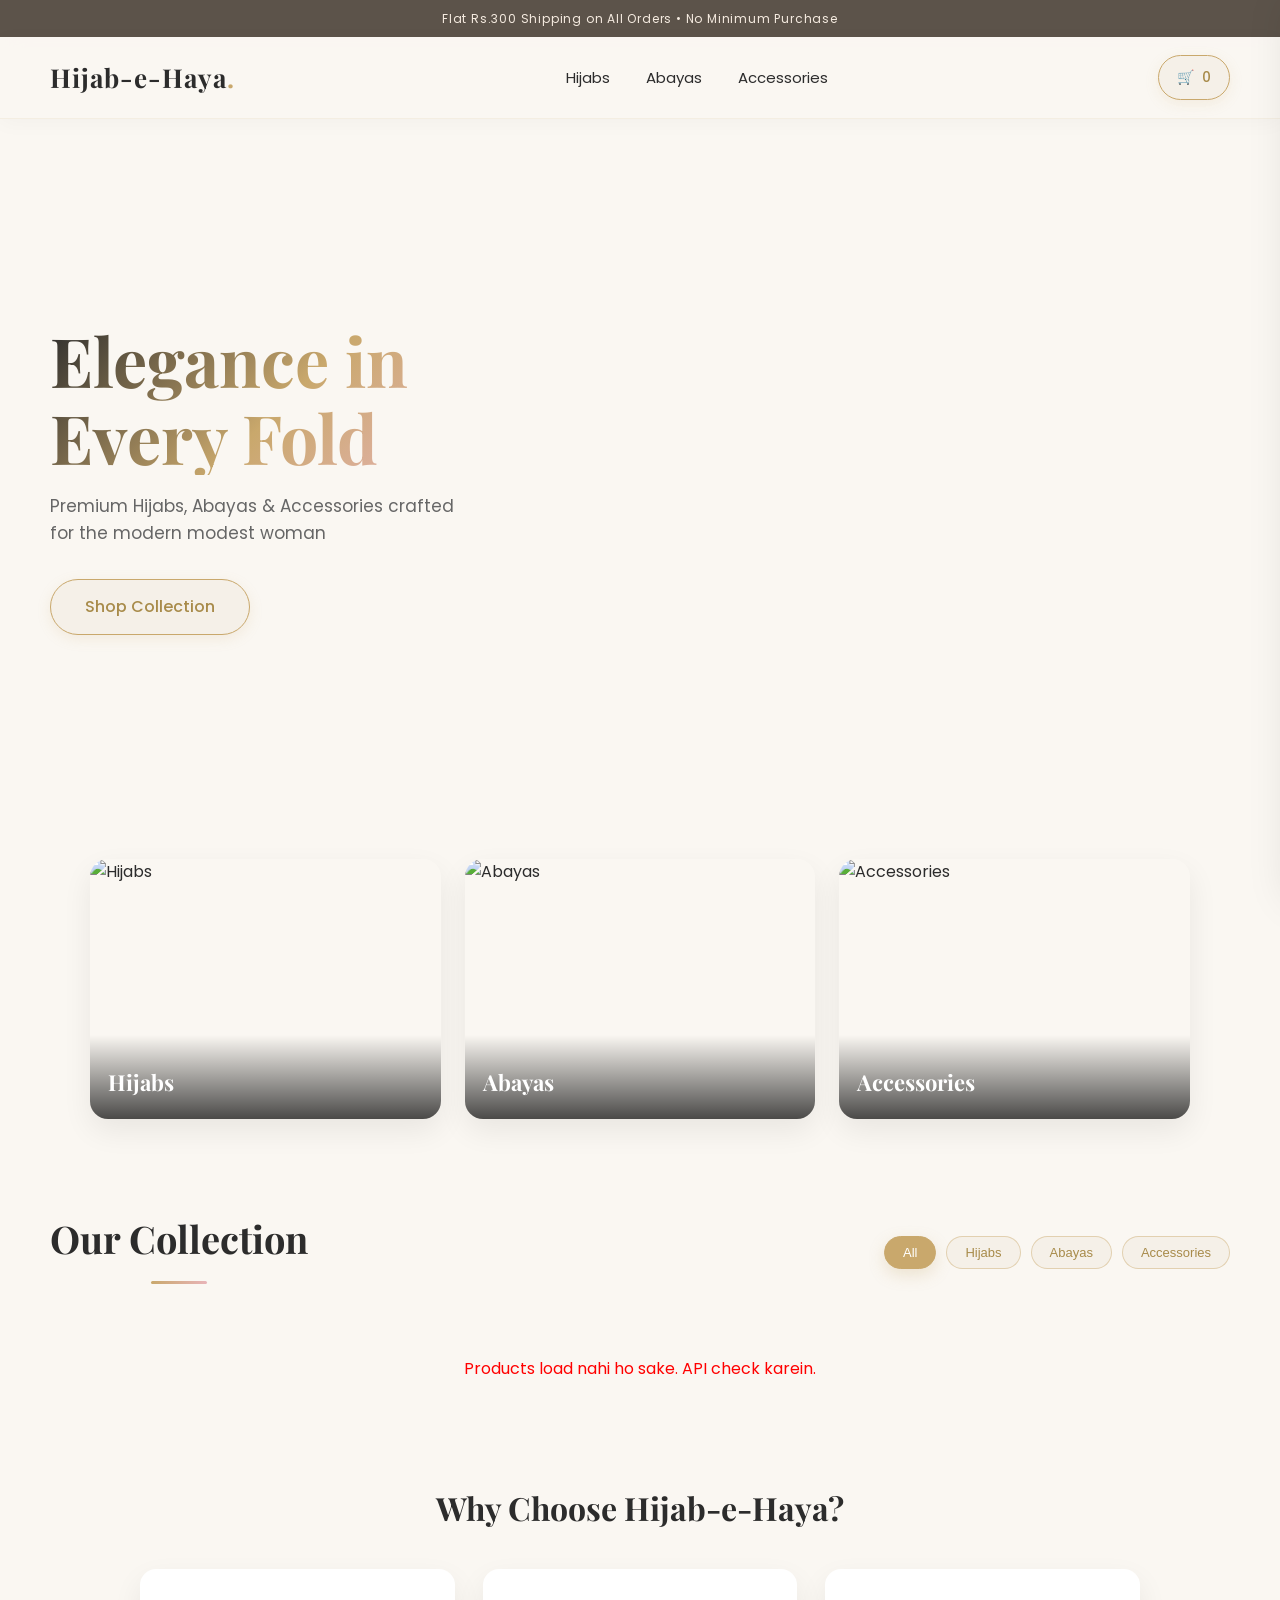
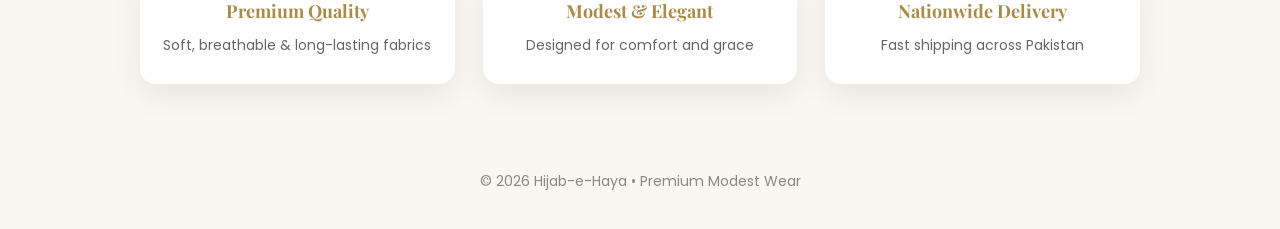
==== commit e343a028: "Update index.html" ====
--- a/index.html
+++ b/index.html
@@ -8,7 +8,6 @@
     <link href="https://fonts.googleapis.com/css2?family=Playfair+Display:wght@500;600;700&family=Poppins:wght@300;400;500;600&display=swap" rel="stylesheet">
 </head>
 <body>
-
     <!-- Announcement Bar -->
     <div class="announcement">
         Flat Rs.300 Shipping on All Orders • No Minimum Purchase
@@ -62,7 +61,6 @@
                 <button class="filter-btn" onclick="filterProducts('accessory')">Accessories</button>
             </div>
         </div>
-
         <div class="products-grid" id="products-grid">
             <!-- Products JS se aayenge -->
         </div>
@@ -108,57 +106,42 @@
 
     <script src="script.js"></script>
 
-    <!-- Custom Order Modal -->
-<!-- ========== ORDER MODAL ========== -->
-<div class="order-modal-overlay" id="orderModal">
-  <div class="order-modal">
-    <button type="button" class="modal-close" onclick="closeOrderModal()">×</button>
-
-    <div class="modal-header">
-      <p class="modal-brand">Hijab-e-Haya</p>
-      <h3>Complete Your Order</h3>
-      <p class="modal-sub">Elegant • Modest • Delivered with care</p>
+    <!-- ========== ORDER MODAL ========== -->
+    <div class="order-modal-overlay" id="orderModal">
+        <div class="order-modal">
+            <button type="button" class="modal-close" onclick="closeOrderModal()">×</button>
+            <div class="modal-header">
+                <p class="modal-brand">Hijab-e-Haya</p>
+                <h3>Complete Your Order</h3>
+                <p class="modal-sub">Elegant • Modest • Delivered with care</p>
+            </div>
+            <div class="pay-info">
+                <div class="pay-info-title">Payment & Delivery</div>
+                <p>• <strong>Cash on Delivery</strong> products ke liye available hai</p>
+                <p>• <strong>Delivery charges advance</strong> mein dene honge</p>
+                <p class="pay-note">Order confirm hone ke baad delivery charges ka method bata diya jayega (JazzCash / EasyPaisa / Bank).</p>
+            </div>
+            <div class="order-modal-fields">
+                <label>Full Name</label>
+                <input type="text" id="orderName" placeholder="Aapka poora naam" autocomplete="name">
+                <label>Phone / WhatsApp</label>
+                <input type="tel" id="orderPhone" placeholder="03XX-XXXXXXX" autocomplete="tel">
+                <label>City</label>
+                <input type="text" id="orderCity" placeholder="Lahore, Karachi, Islamabad..." autocomplete="address-level2">
+                <label>Complete Address</label>
+                <textarea id="orderAddress" placeholder="Area, street, house / building"></textarea>
+                <label>Delivery charges</label>
+                <select id="orderDelivery">
+                    <option value="">Select option</option>
+                    <option value="Advance — ready to pay delivery charges">Advance — main delivery charges de dungi/dunga</option>
+                    <option value="Need delivery charges details first">Pehle delivery charges ki detail chahiye</option>
+                </select>
+            </div>
+            <div class="modal-actions">
+                <button type="button" class="modal-btn cancel" onclick="closeOrderModal()">Cancel</button>
+                <button type="button" class="modal-btn confirm" onclick="submitOrder()">Place Order</button>
+            </div>
+        </div>
     </div>
-
-    <div class="pay-info">
-      <div class="pay-info-title">Payment & Delivery</div>
-      <p>• <strong>Cash on Delivery</strong> products ke liye available hai</p>
-      <p>• <strong>Delivery charges advance</strong> mein dene honge</p>
-      <p class="pay-note">Order confirm hone ke baad delivery charges ka method bata diya jayega (JazzCash / EasyPaisa / Bank).</p>
-    </div>
-
-    <label>Full Name</label>
-    <input type="text" id="orderName" placeholder="Aapka poora naam" autocomplete="name">
-
-    <label>Phone / WhatsApp</label>
-    <input type="tel" id="orderPhone" placeholder="03XX-XXXXXXX" autocomplete="tel">
-
-    <label>City</label>
-    <input type="text" id="orderCity" placeholder="Lahore, Karachi, Islamabad..." autocomplete="address-level2">
-
-    <label>Complete Address</label>
-    <textarea id="orderAddress" placeholder="Area, street, house / building"></textarea>
-
-    <label>Delivery charges</label>
-    <select id="orderDelivery">
-      <option value="">Select option</option>
-      <option value="Advance — ready to pay delivery charges">Advance — main delivery charges de dungi/dunga</option>
-      <option value="Need delivery charges details first">Pehle delivery charges ki detail chahiye</option>
-    </select>
-
-    <div class="modal-actions">
-      <button type="button" class="modal-btn cancel" onclick="closeOrderModal()">Cancel</button>
-      <button type="button" class="modal-btn confirm" onclick="submitOrder()">Place Order</button>
-    </div>
-  </div>
-</div>
-    <div class="order-modal">
-  <button type="button" class="modal-close" onclick="closeOrderModal()">×</button>
-
-  <div class="modal-header">...</div>
-  <div class="pay-info">...</div>
-
-  
- 
 </body>
 </html>
--- a/style.css
+++ b/style.css
@@ -1,8 +1,7 @@
 /* ============================================
-   HIJAB-E-HAYA — ULTRA 3D AESTHETIC
-   Gold + Rose • Depth • Motion • Premium
+   HIJAB-E-HAYA — CLEAN PREMIUM (FIXED)
+   Gold + Rose • Soft depth • No excess scroll
    ============================================ */
-
 @import url('https://fonts.googleapis.com/css2?family=Playfair+Display:wght@500;600;700&family=Poppins:wght@300;400;500;600&display=swap');
 
 * {
@@ -18,9 +17,8 @@
     --accent: #c9a86c;
     --accent-dark: #a88b4a;
     --rose: #e8b4b8;
-    --shadow: 0 20px 40px rgba(0, 0, 0, 0.08);
-    --shadow-3d: 0 35px 70px rgba(0, 0, 0, 0.14),
-                 0 10px 20px rgba(201, 168, 108, 0.12);
+    --shadow: 0 12px 30px rgba(0, 0, 0, 0.07);
+    --shadow-3d: 0 24px 50px rgba(0, 0, 0, 0.12);
     --ease: cubic-bezier(0.23, 1, 0.32, 1);
 }
 
@@ -35,50 +33,40 @@
     overflow-x: hidden;
     line-height: 1.6;
     min-height: 100vh;
-    perspective: 1500px;
-}
-
-/* ===== Living 3D background ===== */
+}
+
+/* Soft background */
 .particles {
     position: fixed;
     inset: 0;
     z-index: -1;
     pointer-events: none;
     background:
-        radial-gradient(circle at 15% 25%, rgba(201, 168, 108, 0.14) 0%, transparent 42%),
-        radial-gradient(circle at 85% 75%, rgba(232, 180, 184, 0.12) 0%, transparent 42%),
-        radial-gradient(circle at 50% 50%, rgba(255, 255, 255, 0.4) 0%, transparent 55%);
-    animation: bgPulse 12s ease-in-out infinite alternate;
-}
-
-@keyframes bgPulse {
-    0%   { opacity: 0.85; transform: scale(1); }
-    100% { opacity: 1; transform: scale(1.05); }
-}
-
-/* ===== Header — glass + depth ===== */
+        radial-gradient(circle at 15% 25%, rgba(201, 168, 108, 0.10) 0%, transparent 42%),
+        radial-gradient(circle at 85% 75%, rgba(232, 180, 184, 0.08) 0%, transparent 42%);
+}
+
+/* ===== Header ===== */
 header {
     display: flex;
     justify-content: space-between;
     align-items: center;
-    padding: 20px 60px;
+    padding: 18px 50px;
     position: sticky;
     top: 0;
-    background: rgba(250, 247, 242, 0.78);
-    backdrop-filter: blur(18px);
-    -webkit-backdrop-filter: blur(18px);
+    background: rgba(250, 247, 242, 0.92);
+    backdrop-filter: blur(14px);
+    -webkit-backdrop-filter: blur(14px);
     z-index: 100;
-    border-bottom: 1px solid rgba(201, 168, 108, 0.15);
-    box-shadow: 0 8px 32px rgba(0, 0, 0, 0.04);
-    transform-style: preserve-3d;
+    border-bottom: 1px solid rgba(201, 168, 108, 0.12);
+    box-shadow: 0 4px 20px rgba(0, 0, 0, 0.03);
 }
 
 .logo {
     font-family: 'Playfair Display', serif;
-    font-size: 28px;
+    font-size: 26px;
     font-weight: 700;
     letter-spacing: 1px;
-    transform: translateZ(20px);
 }
 
 .logo a {
@@ -91,14 +79,13 @@
 }
 
 nav a {
-    margin: 0 18px;
+    margin: 0 16px;
     text-decoration: none;
     color: var(--text);
     font-weight: 400;
     font-size: 15px;
-    transition: 0.35s var(--ease);
+    transition: 0.3s var(--ease);
     position: relative;
-    display: inline-block;
 }
 
 nav a::after {
@@ -109,289 +96,179 @@
     width: 0;
     height: 2px;
     background: linear-gradient(90deg, var(--accent), var(--rose));
-    transition: 0.35s var(--ease);
+    transition: 0.3s var(--ease);
     border-radius: 2px;
 }
 
 nav a:hover {
     color: var(--accent);
-    transform: translateY(-2px);
 }
 
 nav a:hover::after {
     width: 100%;
 }
 
+/* Cart button — same light style as Add to Bag */
 .cart-btn {
-    background: var(--text);
-    color: white;
+    background: #f5f0e8;
+    color: var(--accent-dark);
+    border: 1.5px solid var(--accent);
     padding: 10px 18px;
     border-radius: 50px;
     cursor: pointer;
     display: flex;
     align-items: center;
     gap: 8px;
-    transition: 0.4s var(--ease);
+    transition: all 0.35s var(--ease);
     font-size: 14px;
-    box-shadow: 0 8px 24px rgba(0, 0, 0, 0.15);
-    transform: translateZ(15px);
+    font-weight: 500;
+    box-shadow: 0 4px 14px rgba(201, 168, 108, 0.15);
 }
 
 .cart-btn:hover {
-    background: linear-gradient(135deg, var(--accent-dark), var(--accent));
-    transform: translateY(-4px) translateZ(25px);
-    box-shadow: 0 14px 32px rgba(201, 168, 108, 0.4);
-}
-
-/* ===== Hero — cinematic ===== */
+    background: var(--accent);
+    color: white;
+    border-color: var(--accent);
+    transform: translateY(-2px);
+    box-shadow: 0 8px 20px rgba(201, 168, 108, 0.3);
+}
+
+/* ===== Hero ===== */
 .hero {
     display: flex;
     align-items: center;
     justify-content: space-between;
-    padding: 80px 60px;
-    min-height: 85vh;
-    transform-style: preserve-3d;
-}
-
-.hero-content {
-    transform: translateZ(40px);
-    animation: heroRise 1.1s var(--ease) both;
+    padding: 70px 50px;
+    min-height: 80vh;
 }
 
 .hero-content h1 {
     font-family: 'Playfair Display', serif;
-    font-size: clamp(42px, 7vw, 72px);
-    line-height: 1.1;
-    margin-bottom: 20px;
-    background: linear-gradient(135deg, #2c2c2c 0%, #c9a86c 50%, #e8b4b8 100%);
+    font-size: clamp(40px, 6.5vw, 68px);
+    line-height: 1.12;
+    margin-bottom: 18px;
+    background: linear-gradient(135deg, #2c2c2c 0%, #c9a86c 55%, #e8b4b8 100%);
     -webkit-background-clip: text;
     -webkit-text-fill-color: transparent;
     background-clip: text;
-    filter: drop-shadow(0 4px 12px rgba(201, 168, 108, 0.2));
 }
 
 .hero-content p {
-    font-size: 18px;
+    font-size: 17px;
     color: #666;
-    margin-bottom: 35px;
+    margin-bottom: 32px;
     max-width: 420px;
 }
 
+/* Shop Collection button — same light style as Add to Bag */
 .btn {
     display: inline-block;
-    padding: 14px 36px;
-    background: var(--text);
-    color: white;
+    padding: 14px 34px;
+    background: #f5f0e8;
+    color: var(--accent-dark);
+    border: 1.5px solid var(--accent);
     text-decoration: none;
     border-radius: 50px;
     font-weight: 500;
-    transition: 0.45s var(--ease);
-    box-shadow: 0 12px 30px rgba(0, 0, 0, 0.18);
-    position: relative;
-    overflow: hidden;
-}
-
-.btn::before {
-    content: '';
-    position: absolute;
-    inset: 0;
-    background: linear-gradient(135deg, transparent, rgba(255, 255, 255, 0.2), transparent);
-    transform: translateX(-100%);
-    transition: 0.6s;
+    transition: all 0.35s var(--ease);
+    box-shadow: 0 4px 14px rgba(201, 168, 108, 0.15);
 }
 
 .btn:hover {
     background: var(--accent);
-    transform: translateY(-6px) scale(1.03);
-    box-shadow: 0 20px 40px rgba(201, 168, 108, 0.4);
-}
-
-.btn:hover::before {
-    transform: translateX(100%);
-}
-
-@keyframes heroRise {
-    from {
-        opacity: 0;
-        transform: translateY(40px) translateZ(-30px);
-    }
-    to {
-        opacity: 1;
-        transform: translateY(0) translateZ(40px);
-    }
-}
-
-/* ===== Products section ===== */
+    color: white;
+    border-color: var(--accent);
+    transform: translateY(-4px);
+    box-shadow: 0 12px 28px rgba(201, 168, 108, 0.3);
+}
+
+/* ===== Products ===== */
 .products-section {
-    padding: 60px;
+    padding: 50px;
 }
 
 .section-title {
     font-family: 'Playfair Display', serif;
-    font-size: 42px;
+    font-size: 38px;
     text-align: center;
-    margin-bottom: 50px;
+    margin-bottom: 40px;
     position: relative;
 }
 
 .section-title::after {
     content: '';
     display: block;
-    width: 60px;
+    width: 56px;
     height: 3px;
     background: linear-gradient(90deg, var(--accent), var(--rose));
-    margin: 15px auto 0;
+    margin: 12px auto 0;
     border-radius: 2px;
-    box-shadow: 0 4px 12px rgba(201, 168, 108, 0.4);
-}
-
-/* ===== 3D GRID ===== */
+}
+
 .products-grid {
     display: grid;
-    grid-template-columns: repeat(auto-fill, minmax(280px, 1fr));
-    gap: 44px;
-    perspective: 1600px;
-    transform-style: preserve-3d;
-}
-
-/* ========== ULTRA 3D PRODUCT CARD ========== */
+    grid-template-columns: repeat(auto-fill, minmax(270px, 1fr));
+    gap: 36px;
+}
+
+/* Product Card — soft 3D hover */
 .product-card {
     background: var(--card);
-    border-radius: 22px;
+    border-radius: 20px;
     overflow: hidden;
     box-shadow: var(--shadow);
-    transition: all 0.6s var(--ease);
-    transform-style: preserve-3d;
+    transition: all 0.45s var(--ease);
     position: relative;
     cursor: pointer;
-    border: 1px solid rgba(255, 255, 255, 0.7);
-    animation: cardEnter 0.8s var(--ease) both;
-}
-
-.product-card:nth-child(1) { animation-delay: 0.05s; }
-.product-card:nth-child(2) { animation-delay: 0.12s; }
-.product-card:nth-child(3) { animation-delay: 0.19s; }
-.product-card:nth-child(4) { animation-delay: 0.26s; }
-.product-card:nth-child(5) { animation-delay: 0.33s; }
-.product-card:nth-child(6) { animation-delay: 0.4s; }
-.product-card:nth-child(7) { animation-delay: 0.47s; }
-.product-card:nth-child(8) { animation-delay: 0.54s; }
-
-@keyframes cardEnter {
-    from {
-        opacity: 0;
-        transform: translateY(50px) rotateX(12deg) scale(0.92);
-    }
-    to {
-        opacity: 1;
-        transform: translateY(0) rotateX(0) scale(1);
-    }
-}
-
-/* Soft idle float */
-.product-card {
-    animation: cardEnter 0.8s var(--ease) both, idleFloat 5.5s ease-in-out infinite;
-}
-
-.product-card:nth-child(odd)  { animation-delay: 0.05s, 0s; }
-.product-card:nth-child(even) { animation-delay: 0.15s, 1.2s; }
-
-@keyframes idleFloat {
-    0%, 100% { transform: translateY(0) rotateX(0) rotateY(0); }
-    50%      { transform: translateY(-10px) rotateX(2deg) rotateY(-1.5deg); }
-}
-
-/* HOVER — strong 3D pop */
+    border: 1px solid rgba(255, 255, 255, 0.6);
+}
+
 .product-card:hover {
-    animation: none;
-    transform: translateY(-22px) rotateX(8deg) rotateY(-7deg) scale(1.05);
-    box-shadow:
-        0 40px 80px rgba(0, 0, 0, 0.16),
-        0 0 0 1px rgba(201, 168, 108, 0.35),
-        0 0 40px rgba(201, 168, 108, 0.15);
+    transform: translateY(-12px);
+    box-shadow: var(--shadow-3d);
     z-index: 5;
-}
-
-/* Shine sweep on card */
-.product-card::after {
-    content: '';
-    position: absolute;
-    top: 0;
-    left: -120%;
-    width: 60%;
-    height: 100%;
-    background: linear-gradient(
-        105deg,
-        transparent,
-        rgba(255, 255, 255, 0.25),
-        transparent
-    );
-    transform: skewX(-18deg);
-    transition: 0.8s;
-    pointer-events: none;
-    z-index: 3;
-}
-
-.product-card:hover::after {
-    left: 140%;
 }
 
 .product-image {
     width: 100%;
-    height: 320px;
+    height: 300px;
     overflow: hidden;
     position: relative;
-    transform-style: preserve-3d;
 }
 
 .product-image img {
     width: 100%;
     height: 100%;
     object-fit: cover;
-    transition: all 0.85s var(--ease);
-    transform: translateZ(0);
-    animation: imgDrift 9s ease-in-out infinite;
-}
-
-@keyframes imgDrift {
-    0%, 100% { transform: scale(1) rotate(0deg); }
-    33%      { transform: scale(1.04) rotate(1.5deg); }
-    66%      { transform: scale(1.03) rotate(-1.2deg); }
-}
-
-/* Image enhance on hover */
+    transition: 0.6s var(--ease);
+}
+
 .product-card:hover .product-image img {
-    animation: none;
-    transform: scale(1.22) rotate(3deg) translateZ(40px);
-    filter: brightness(1.1) contrast(1.06) saturate(1.08);
+    transform: scale(1.08);
 }
 
 .sale-badge {
     position: absolute;
-    top: 14px;
-    left: 14px;
+    top: 12px;
+    left: 12px;
     background: linear-gradient(135deg, #c45c5c, #a84444);
     color: white;
     font-size: 11px;
     font-weight: 600;
-    padding: 6px 14px;
+    padding: 5px 12px;
     border-radius: 50px;
     z-index: 4;
-    box-shadow: 0 6px 18px rgba(196, 92, 92, 0.4);
-    letter-spacing: 0.5px;
+    letter-spacing: 0.4px;
 }
 
 .product-info {
-    padding: 22px;
+    padding: 18px;
     text-align: center;
-    transform: translateZ(40px);
-    position: relative;
-    background: linear-gradient(180deg, transparent, rgba(250, 247, 242, 0.3));
 }
 
 .product-info h3 {
     font-family: 'Playfair Display', serif;
-    font-size: 20px;
+    font-size: 19px;
     margin-bottom: 6px;
 }
 
@@ -399,80 +276,77 @@
 .current-price {
     color: var(--accent-dark);
     font-weight: 600;
-    font-size: 18px;
-    margin-bottom: 15px;
+    font-size: 17px;
+    margin-bottom: 14px;
 }
 
 .old-price {
     text-decoration: line-through;
     color: #aaa;
     font-size: 13px;
-    margin-left: 8px;
+    margin-left: 6px;
     font-weight: 400;
 }
 
 .price-box {
-    margin-bottom: 12px;
-}
-
+    margin-bottom: 10px;
+}
+
+/* Add to Bag — light style */
 .add-btn {
-    background: transparent;
-    border: 1.5px solid var(--text);
-    padding: 10px 28px;
+    background: #f5f0e8;
+    border: 1.5px solid var(--accent);
+    color: var(--accent-dark);
+    padding: 10px 26px;
     border-radius: 50px;
     font-weight: 500;
     cursor: pointer;
-    transition: all 0.4s var(--ease);
+    transition: all 0.35s var(--ease);
     font-size: 14px;
-    transform: translateZ(20px);
 }
 
 .add-btn:hover {
-    background: var(--text);
+    background: var(--accent);
     color: white;
-    transform: translateY(-3px) translateZ(30px);
-    box-shadow: 0 10px 24px rgba(0, 0, 0, 0.2);
-}
-
-/* ===== Categories (if present) ===== */
+    border-color: var(--accent);
+    transform: translateY(-2px);
+    box-shadow: 0 8px 20px rgba(201, 168, 108, 0.3);
+}
+
+/* Categories — soft 3D */
 .categories {
     display: grid;
     grid-template-columns: repeat(3, 1fr);
-    gap: 28px;
-    padding: 20px 60px 50px;
+    gap: 24px;
+    padding: 20px 50px 40px;
     max-width: 1200px;
     margin: 0 auto;
-    perspective: 1400px;
 }
 
 .cat-card {
     position: relative;
-    height: 280px;
-    border-radius: 20px;
+    height: 260px;
+    border-radius: 18px;
     overflow: hidden;
     cursor: pointer;
     box-shadow: var(--shadow);
-    transition: 0.6s var(--ease);
-    transform-style: preserve-3d;
+    transition: 0.45s var(--ease);
 }
 
 .cat-card img {
     width: 100%;
     height: 100%;
     object-fit: cover;
-    transition: 0.9s var(--ease);
-    animation: imgDrift 10s ease-in-out infinite;
+    transition: 0.6s var(--ease);
 }
 
 .cat-card:hover {
-    transform: translateY(-14px) rotateX(6deg) scale(1.03);
+    transform: translateY(-10px);
     box-shadow: var(--shadow-3d);
 }
 
 .cat-card:hover img {
-    animation: none;
-    transform: scale(1.15);
-    filter: brightness(1.08);
+    transform: scale(1.08);
 }
 
 .cat-card h3 {
@@ -480,93 +354,89 @@
     bottom: 0;
     left: 0;
     right: 0;
-    background: linear-gradient(transparent, rgba(0, 0, 0, 0.72));
+    background: linear-gradient(transparent, rgba(0, 0, 0, 0.7));
     color: white;
-    padding: 36px 20px 20px;
+    padding: 30px 18px 18px;
     font-family: 'Playfair Display', serif;
-    font-size: 24px;
-    transform: translateZ(20px);
-}
-
-/* ===== Product detail page ===== */
+    font-size: 22px;
+}
+
+/* Product Detail */
 .product-detail {
-    padding: 50px 60px;
+    padding: 40px 50px;
 }
 
 .product-detail-container {
     display: grid;
     grid-template-columns: 1fr 1fr;
-    gap: 60px;
+    gap: 50px;
     max-width: 1100px;
     margin: 0 auto;
     align-items: center;
-    perspective: 1400px;
 }
 
 .product-detail-image {
-    border-radius: 24px;
+    border-radius: 20px;
     overflow: hidden;
     box-shadow: var(--shadow-3d);
-    transition: 0.7s var(--ease);
-    transform-style: preserve-3d;
+    transition: 0.5s var(--ease);
 }
 
 .product-detail-image:hover {
-    transform: rotateY(-8deg) rotateX(4deg) scale(1.03);
+    transform: scale(1.02);
 }
 
 .product-detail-image img {
     width: 100%;
-    height: 560px;
+    height: 520px;
     object-fit: cover;
-    transition: 0.9s var(--ease);
+    transition: 0.6s var(--ease);
 }
 
 .product-detail-image:hover img {
-    transform: scale(1.12);
-    filter: brightness(1.06);
+    transform: scale(1.05);
 }
 
 .product-detail-info h1 {
     font-family: 'Playfair Display', serif;
-    font-size: 38px;
-    margin-bottom: 12px;
+    font-size: 34px;
+    margin-bottom: 10px;
 }
 
 .product-detail-info .price {
-    font-size: 24px;
+    font-size: 22px;
     color: var(--accent-dark);
     font-weight: 600;
-    margin-bottom: 20px;
+    margin-bottom: 18px;
 }
 
 .product-detail-info .desc {
     color: #666;
-    margin-bottom: 30px;
-    line-height: 1.85;
+    margin-bottom: 26px;
+    line-height: 1.8;
 }
 
 .add-btn-large {
-    background: var(--text);
-    color: white;
-    border: none;
-    padding: 15px 40px;
+    background: #f5f0e8;
+    color: var(--accent-dark);
+    border: 1.5px solid var(--accent);
+    padding: 14px 36px;
     border-radius: 50px;
     font-size: 15px;
     cursor: pointer;
-    transition: 0.45s var(--ease);
-    box-shadow: 0 12px 30px rgba(0, 0, 0, 0.15);
+    transition: 0.4s var(--ease);
 }
 
 .add-btn-large:hover {
     background: var(--accent);
-    transform: translateY(-5px);
-    box-shadow: 0 18px 40px rgba(201, 168, 108, 0.4);
+    color: white;
+    transform: translateY(-3px);
+    box-shadow: 0 12px 28px rgba(201, 168, 108, 0.3);
 }
 
 .back-link {
     display: inline-block;
-    margin-bottom: 25px;
+    margin-bottom: 20px;
     color: #777;
     text-decoration: none;
     font-size: 14px;
@@ -579,34 +449,29 @@
 
 .thumbnails {
     display: flex;
-    gap: 12px;
-    margin-top: 18px;
+    gap: 10px;
+    margin-top: 16px;
     flex-wrap: wrap;
 }
 
 .thumb {
-    width: 78px;
-    height: 78px;
+    width: 72px;
+    height: 72px;
     object-fit: cover;
-    border-radius: 12px;
+    border-radius: 10px;
     cursor: pointer;
     border: 2px solid transparent;
-    transition: 0.4s var(--ease);
-    opacity: 0.7;
-}
-
-.thumb:hover {
+    transition: 0.3s;
+    opacity: 0.75;
+}
+
+.thumb:hover,
+.thumb.active {
     opacity: 1;
-    transform: scale(1.08) rotate(2deg);
-}
-
-.thumb.active {
     border-color: var(--accent);
-    opacity: 1;
-    box-shadow: 0 8px 20px rgba(201, 168, 108, 0.35);
-}
-
-/* ===== Cart ===== */
+}
+
+/* ===== Cart Sidebar ===== */
 .cart-sidebar {
     position: fixed;
     top: 0;
@@ -614,9 +479,9 @@
     width: 400px;
     height: 100%;
     background: white;
-    box-shadow: -16px 0 50px rgba(0, 0, 0, 0.12);
+    box-shadow: -12px 0 40px rgba(0, 0, 0, 0.1);
     z-index: 1000;
-    transition: 0.5s var(--ease);
+    transition: 0.4s var(--ease);
     display: flex;
     flex-direction: column;
 }
@@ -629,13 +494,14 @@
     display: flex;
     justify-content: space-between;
     align-items: center;
-    padding: 25px;
+    padding: 22px;
     border-bottom: 1px solid #eee;
+    flex-shrink: 0;
 }
 
 .cart-header h3 {
     font-family: 'Playfair Display', serif;
-    font-size: 24px;
+    font-size: 22px;
 }
 
 .cart-header button {
@@ -648,30 +514,25 @@
 #cart-items {
     flex: 1;
     overflow-y: auto;
-    padding: 20px;
+    padding: 18px;
+    min-height: 0;
 }
 
 .cart-item {
     display: flex;
-    gap: 15px;
-    margin-bottom: 18px;
+    gap: 14px;
+    margin-bottom: 14px;
     align-items: center;
     background: #faf7f2;
     padding: 12px;
-    border-radius: 14px;
-    transition: 0.3s;
-}
-
-.cart-item:hover {
-    transform: translateX(-4px);
-    box-shadow: 0 8px 20px rgba(0, 0, 0, 0.06);
+    border-radius: 12px;
 }
 
 .cart-item img {
-    width: 70px;
-    height: 70px;
+    width: 64px;
+    height: 64px;
     object-fit: cover;
-    border-radius: 10px;
+    border-radius: 8px;
 }
 
 .cart-item-info {
@@ -679,19 +540,21 @@
 }
 
 .cart-item-info h4 {
-    font-size: 15px;
+    font-size: 14px;
     margin-bottom: 4px;
 }
 
 .cart-footer {
-    padding: 25px;
+    flex-shrink: 0;
+    padding: 18px 22px 22px;
     border-top: 1px solid #eee;
+    background: #fff;
 }
 
 .total {
-    font-size: 20px;
+    font-size: 18px;
     font-weight: 600;
-    margin-bottom: 20px;
+    margin-bottom: 16px;
     text-align: center;
 }
 
@@ -700,44 +563,47 @@
     background: linear-gradient(135deg, #25D366, #1da851);
     color: white;
     border: none;
-    padding: 16px;
-    border-radius: 14px;
-    font-size: 16px;
+    padding: 14px;
+    border-radius: 12px;
+    font-size: 15px;
     font-weight: 500;
     cursor: pointer;
-    margin-bottom: 12px;
-    transition: 0.4s var(--ease);
-    box-shadow: 0 8px 24px rgba(37, 211, 102, 0.3);
+    margin-bottom: 10px;
+    transition: 0.35s;
 }
 
 .whatsapp-btn:hover {
-    transform: translateY(-3px);
-    box-shadow: 0 14px 32px rgba(37, 211, 102, 0.4);
+    transform: translateY(-2px);
+    box-shadow: 0 10px 24px rgba(37, 211, 102, 0.35);
 }
 
 .clear-btn {
     width: 100%;
-    background: transparent;
-    border: 1px solid #ddd;
-    padding: 12px;
-    border-radius: 14px;
+    background: #f5f0e8;
+    border: 1.5px solid var(--accent);
+    color: var(--accent-dark);
+    padding: 11px;
+    border-radius: 12px;
     cursor: pointer;
     transition: 0.3s;
+    font-weight: 500;
 }
 
 .clear-btn:hover {
-    border-color: var(--text);
+    background: var(--accent);
+    color: white;
+    border-color: var(--accent);
 }
 
 .overlay {
     position: fixed;
     inset: 0;
-    background: rgba(0, 0, 0, 0.4);
-    backdrop-filter: blur(4px);
+    background: rgba(0, 0, 0, 0.35);
+    backdrop-filter: blur(3px);
     z-index: 999;
     opacity: 0;
     visibility: hidden;
-    transition: 0.4s;
+    transition: 0.35s;
 }
 
 .overlay.active {
@@ -745,39 +611,43 @@
     visibility: visible;
 }
 
-/* Announcement / filters / why-us safe styles */
+/* Announcement — lighter background */
 .announcement {
-    background: #1a1a1a;
+    background: #5c534a;
     color: #f5ebe0;
     text-align: center;
-    padding: 10px;
+    padding: 9px;
     font-size: 12px;
-    letter-spacing: 1px;
-}
-
+    letter-spacing: 0.8px;
+}
+
+/* Filter buttons — light, not black */
 .filter-btns {
     display: flex;
     gap: 10px;
     flex-wrap: wrap;
     justify-content: center;
-    margin-bottom: 30px;
+    margin-bottom: 28px;
 }
 
 .filter-btn {
-    padding: 8px 20px;
-    border: 1px solid #ddd;
-    background: transparent;
+    padding: 8px 18px;
+    border: 1.5px solid rgba(201, 168, 108, 0.45);
+    background: #f5f0e8;
+    color: var(--accent-dark);
     border-radius: 50px;
     cursor: pointer;
     font-size: 13px;
-    transition: 0.35s;
+    font-weight: 500;
+    transition: all 0.3s var(--ease);
 }
 
 .filter-btn.active,
 .filter-btn:hover {
-    background: var(--text);
+    background: var(--accent);
     color: white;
-    border-color: var(--text);
+    border-color: var(--accent);
+    box-shadow: 0 6px 16px rgba(201, 168, 108, 0.25);
 }
 
 .section-header {
@@ -785,89 +655,77 @@
     justify-content: space-between;
     align-items: center;
     flex-wrap: wrap;
-    gap: 16px;
-    margin-bottom: 40px;
+    gap: 14px;
+    margin-bottom: 32px;
+}
+
+/* Why Us */
+.why-us {
+    padding: 50px;
+    text-align: center;
+}
+
+.why-us h2 {
+    font-family: 'Playfair Display', serif;
+    font-size: 32px;
+    margin-bottom: 36px;
+}
+
+.why-grid {
+    display: grid;
+    grid-template-columns: repeat(3, 1fr);
+    gap: 28px;
+    max-width: 1000px;
+    margin: 0 auto;
+}
+
+.why-item {
+    background: white;
+    padding: 28px 22px;
+    border-radius: 16px;
+    box-shadow: var(--shadow);
+    transition: 0.4s var(--ease);
+}
+
+.why-item:hover {
+    transform: translateY(-8px);
+    box-shadow: var(--shadow-3d);
+}
+
+.why-item h4 {
+    font-family: 'Playfair Display', serif;
+    font-size: 18px;
+    margin-bottom: 8px;
+    color: var(--accent-dark);
+}
+
+.why-item p {
+    font-size: 14px;
+    color: #666;
 }
 
 footer {
     text-align: center;
-    padding: 40px;
+    padding: 36px;
     color: #888;
     font-size: 14px;
 }
 
-/* ===== Responsive — 3D soft on mobile ===== */
-@media (max-width: 768px) {
-    header {
-        padding: 15px 20px;
-    }
-
-    nav {
-        display: none;
-    }
-
-    .hero {
-        flex-direction: column;
-        padding: 40px 20px;
-        text-align: center;
-        min-height: auto;
-    }
-
-    .hero-content h1 {
-        font-size: 42px;
-    }
-
-    .products-section {
-        padding: 40px 20px;
-    }
-
-    .categories {
-        grid-template-columns: 1fr;
-        padding: 20px;
-    }
-
-    .product-detail-container {
-        grid-template-columns: 1fr;
-        gap: 30px;
-    }
-
-    .product-detail {
-        padding: 30px 20px;
-    }
-
-    .product-detail-image img {
-        height: 380px;
-    }
-
-    .cart-sidebar {
-        width: 100%;
-        right: -100%;
-    }
-
-    /* Mobile pe lighter 3D (performance) */
-    .product-card:hover {
-        transform: translateY(-12px) scale(1.03);
-    }
-
-    .product-card {
-        animation: cardEnter 1.0s var(--ease) both;
-    }
-}
-/* ========== PREMIUM ORDER MODAL ========== */
+/* ===== ORDER MODAL — buttons always visible, no extra scroll ===== */
 .order-modal-overlay {
     position: fixed;
     inset: 0;
-    background: rgba(42, 36, 32, 0.5);
-    backdrop-filter: blur(10px);
-    -webkit-backdrop-filter: blur(10px);
+    background: rgba(42, 36, 32, 0.45);
+    backdrop-filter: blur(8px);
+    -webkit-backdrop-filter: blur(8px);
     z-index: 2000;
     display: flex;
     align-items: center;
     justify-content: center;
-    padding: 20px;
+    padding: 16px;
     opacity: 0;
     visibility: hidden;
-    transition: 0.4s ease;
+    transition: 0.35s ease;
 }
 
 .order-modal-overlay.active {
@@ -877,18 +735,18 @@
 
 .order-modal {
     background: linear-gradient(165deg, #fffefb 0%, #faf7f2 100%);
-    border-radius: 24px;
-    padding: 32px 28px 28px;
+    border-radius: 20px;
+    padding: 22px 20px 18px;
     width: 100%;
-    max-width: 440px;
+    max-width: 400px;
     max-height: 90vh;
-    overflow-y: auto;
-    box-shadow:
-        0 30px 80px rgba(0, 0, 0, 0.2),
-        0 0 0 1px rgba(201, 168, 108, 0.25);
-    transform: translateY(28px) scale(0.96);
-    transition: 0.45s cubic-bezier(0.23, 1, 0.32, 1);
+    display: flex;
+    flex-direction: column;
+    box-shadow: 0 24px 60px rgba(0, 0, 0, 0.18);
+    transform: translateY(20px) scale(0.97);
+    transition: 0.4s var(--ease);
     position: relative;
+    overflow: hidden;
 }
 
 .order-modal-overlay.active .order-modal {
@@ -897,15 +755,15 @@
 
 .modal-close {
     position: absolute;
-    top: 14px;
-    right: 16px;
+    top: 12px;
+    right: 14px;
     background: none;
     border: none;
-    font-size: 24px;
+    font-size: 22px;
     color: #b0a49a;
     cursor: pointer;
     line-height: 1;
-    transition: 0.3s;
+    z-index: 2;
 }
 
 .modal-close:hover {
@@ -914,69 +772,75 @@
 
 .modal-header {
     text-align: center;
-    margin-bottom: 20px;
+    margin-bottom: 12px;
+    flex-shrink: 0;
 }
 
 .modal-brand {
     font-size: 11px;
-    letter-spacing: 2px;
+    letter-spacing: 1.5px;
     text-transform: uppercase;
     color: #c9a86c;
-    margin-bottom: 6px;
+    margin-bottom: 4px;
     font-weight: 500;
 }
 
 .order-modal h3 {
     font-family: 'Playfair Display', serif;
-    font-size: 26px;
+    font-size: 22px;
     font-weight: 600;
     color: #2c2c2c;
-    margin-bottom: 6px;
+    margin-bottom: 2px;
 }
 
 .modal-sub {
+    font-size: 11px;
+    color: #888;
+}
+
+.pay-info {
+    background: linear-gradient(135deg, rgba(201, 168, 108, 0.1), rgba(232, 180, 184, 0.08));
+    border: 1px solid rgba(201, 168, 108, 0.22);
+    border-radius: 12px;
+    padding: 10px 12px;
+    margin-bottom: 12px;
     font-size: 12px;
-    color: #888;
-    font-weight: 300;
-}
-
-.pay-info {
-    background: linear-gradient(135deg, rgba(201, 168, 108, 0.12), rgba(232, 180, 184, 0.1));
-    border: 1px solid rgba(201, 168, 108, 0.25);
-    border-radius: 14px;
-    padding: 14px 16px;
-    margin-bottom: 20px;
-    font-size: 13px;
     color: #444;
-    line-height: 1.55;
+    line-height: 1.4;
+    flex-shrink: 0;
 }
 
 .pay-info-title {
     font-weight: 600;
     color: #a88b4a;
-    margin-bottom: 8px;
-    font-size: 12px;
+    margin-bottom: 4px;
+    font-size: 11px;
+    letter-spacing: 0.6px;
+    text-transform: uppercase;
+}
+
+.pay-note {
+    margin-top: 4px !important;
+    font-size: 11px;
+    color: #777;
+}
+
+/* Scrollable fields only — buttons stay fixed at bottom */
+.order-modal-fields {
+    overflow-y: auto;
+    flex: 1;
+    min-height: 0;
+    padding-right: 2px;
+    -webkit-overflow-scrolling: touch;
+}
+
+.order-modal label {
+    display: block;
+    font-size: 10px;
     letter-spacing: 0.8px;
     text-transform: uppercase;
-}
-
-.pay-info p {
-    margin-bottom: 4px;
-}
-
-.pay-note {
-    margin-top: 8px !important;
-    font-size: 12px;
-    color: #777;
-}
-
-.order-modal label {
-    display: block;
-    font-size: 11px;
-    letter-spacing: 1px;
-    text-transform: uppercase;
     color: #a88b4a;
-    margin-bottom: 6px;
+    margin-bottom: 3px;
     font-weight: 500;
 }
 
@@ -984,75 +848,78 @@
 .order-modal textarea,
 .order-modal select {
     width: 100%;
-    padding: 12px 14px;
-    border: 1px solid rgba(201, 168, 108, 0.35);
-    border-radius: 12px;
-    background: rgba(255, 255, 255, 0.85);
+    padding: 9px 12px;
+    border: 1px solid rgba(201, 168, 108, 0.3);
+    border-radius: 10px;
+    background: rgba(255, 255, 255, 0.9);
     font-family: 'Poppins', sans-serif;
-    font-size: 14px;
+    font-size: 13px;
     color: #2c2c2c;
-    margin-bottom: 14px;
+    margin-bottom: 8px;
     outline: none;
-    transition: 0.3s;
-    appearance: none;
+    transition: 0.25s;
 }
 
 .order-modal input:focus,
 .order-modal textarea:focus,
 .order-modal select:focus {
     border-color: #c9a86c;
-    box-shadow: 0 0 0 3px rgba(201, 168, 108, 0.18);
-    background: #fff;
+    box-shadow: 0 0 0 3px rgba(201, 168, 108, 0.15);
 }
 
 .order-modal textarea {
-    min-height: 72px;
+    min-height: 52px;
     resize: vertical;
 }
 
+/* Buttons always at bottom */
 .modal-actions {
     display: flex;
-    gap: 12px;
+    gap: 10px;
     margin-top: 8px;
+    flex-shrink: 0;
 }
 
 .modal-btn {
     flex: 1;
-    padding: 14px;
+    padding: 12px;
     border-radius: 50px;
     font-family: 'Poppins', sans-serif;
     font-size: 13px;
-    letter-spacing: 0.6px;
-    cursor: pointer;
-    transition: 0.35s;
+    cursor: pointer;
+    transition: 0.3s;
     border: none;
+    font-weight: 500;
 }
 
 .modal-btn.cancel {
-    background: transparent;
-    border: 1px solid rgba(201, 168, 108, 0.4);
-    color: #666;
+    background: #f5f0e8;
+    border: 1.5px solid rgba(201, 168, 108, 0.4);
+    color: var(--accent-dark);
 }
 
 .modal-btn.cancel:hover {
-    border-color: #2c2c2c;
-    color: #2c2c2c;
-}
-
+    border-color: var(--accent);
+    background: #efe8dc;
+    color: var(--accent-dark);
+}
+
+/* Place Order — light style like Add to Bag */
 .modal-btn.confirm {
-    background: linear-gradient(135deg, #2c2c2c, #3d342e);
-    color: #faf7f2;
-    box-shadow: 0 8px 22px rgba(0, 0, 0, 0.18);
+    background: #f5f0e8;
+    border: 1.5px solid var(--accent);
+    color: var(--accent-dark);
 }
 
 .modal-btn.confirm:hover {
-    background: linear-gradient(135deg, #a88b4a, #c9a86c);
-    transform: translateY(-2px);
-    box-shadow: 0 12px 28px rgba(201, 168, 108, 0.35);
-}
-
-/* Soft success toast (alert ki jagah) */
-/* ========== TOAST — CENTER + LIGHT + RECTANGLE ========== */
+    background: var(--accent);
+    color: white;
+    border-color: var(--accent);
+    transform: translateY(-1px);
+    box-shadow: 0 8px 20px rgba(201, 168, 108, 0.3);
+}
+
+/* ===== Toast — larger, rectangular, prominent + action button ===== */
 .toast {
     position: fixed;
     top: 50%;
@@ -1060,133 +927,136 @@
     transform: translate(-50%, -50%) scale(0.92);
     background: #faf7f2;
     color: #2c2c2c;
-    padding: 18px 36px;
+    padding: 22px 28px;
     border-radius: 16px;
-    font-size: 14px;
+    font-size: 15px;
     font-weight: 500;
-    letter-spacing: 0.3px;
     z-index: 3000;
     opacity: 0;
     visibility: hidden;
-    transition: 0.35s ease;
-    box-shadow: 0 16px 48px rgba(0, 0, 0, 0.12);
-    border: 1px solid rgba(201, 168, 108, 0.35);
+    transition: 0.3s ease;
+    box-shadow: 0 16px 48px rgba(0, 0, 0, 0.16);
+    border: 1.5px solid rgba(201, 168, 108, 0.35);
+    text-align: center;
+    min-width: 280px;
+    max-width: 92%;
     pointer-events: none;
-    text-align: center;
-    min-width: 260px;
-    max-width: 90%;
 }
 
 .toast.show {
     opacity: 1;
     visibility: visible;
     transform: translate(-50%, -50%) scale(1);
-}
-/* ========== CART: WhatsApp button hamesha neeche dikhe ========== */
-.cart-sidebar {
-    display: flex;
-    flex-direction: column;
-}
-
-#cart-items {
-    flex: 1;
-    overflow-y: auto;
-    min-height: 0;
-}
-
-.cart-footer {
-    flex-shrink: 0;
-    position: sticky;
-    bottom: 0;
-    background: #fff;
-    padding: 16px 22px 20px;
-    border-top: 1px solid #eee;
-    box-shadow: 0 -8px 24px rgba(0, 0, 0, 0.06);
-}
-
-/* ========== ORDER MODAL: ek screen, kam scroll ========== */
-.order-modal-overlay {
-    align-items: center;
+    pointer-events: auto;
+}
+
+.toast-msg {
+    margin-bottom: 14px;
+    line-height: 1.45;
+}
+
+.toast-actions {
+    display: flex;
+    gap: 10px;
     justify-content: center;
-    padding: 12px;
-}
-
-.order-modal {
-    padding: 20px 18px 16px;
-    max-width: 400px;
-    max-height: 88vh;
-    display: flex;
-    flex-direction: column;
-    overflow: hidden; /* bahar scroll band */
-}
-
-.modal-header {
-    margin-bottom: 10px;
-    flex-shrink: 0;
-}
-
-.order-modal h3 {
-    font-size: 22px;
-    margin-bottom: 2px;
-}
-
-.modal-sub {
-    font-size: 11px;
-}
-
-.pay-info {
-    padding: 10px 12px;
-    margin-bottom: 12px;
-    font-size: 12px;
-    line-height: 1.4;
-    flex-shrink: 0;
-}
-
-.pay-info-title {
-    margin-bottom: 4px;
-    font-size: 11px;
-}
-
-.pay-note {
-    margin-top: 4px !important;
-    font-size: 11px;
-}
-
-/* form fields tight */
-.order-modal label {
-    margin-bottom: 3px;
-    font-size: 10px;
-}
-
-.order-modal input,
-.order-modal textarea,
-.order-modal select {
-    padding: 9px 12px;
-    margin-bottom: 8px;
+    flex-wrap: wrap;
+}
+
+.toast-btn {
+    background: #f5f0e8;
+    border: 1.5px solid var(--accent);
+    color: var(--accent-dark);
+    padding: 9px 20px;
+    border-radius: 50px;
     font-size: 13px;
-    border-radius: 10px;
-}
-
-.order-modal textarea {
-    min-height: 52px;
-}
-
-/* buttons hamesha modal ke bottom pe */
-.modal-actions {
-    margin-top: 6px;
-    flex-shrink: 0;
-    padding-top: 4px;
-}
-
-.modal-btn {
-    padding: 12px;
-    font-size: 12px;
-}
-
-/* agar phir bhi chhoti screen ho to sirf fields scroll, buttons fixed */
-.order-modal-fields {
-    overflow-y: auto;
-    flex: 1;
-    min-height: 0;
-    padding-right: 2px;
-}
+    font-weight: 500;
+    cursor: pointer;
+    transition: all 0.3s var(--ease);
+    font-family: 'Poppins', sans-serif;
+}
+
+.toast-btn:hover {
+    background: var(--accent);
+    color: white;
+    border-color: var(--accent);
+    transform: translateY(-1px);
+    box-shadow: 0 6px 16px rgba(201, 168, 108, 0.3);
+}
+
+.toast-btn.secondary {
+    background: transparent;
+    border-color: #ccc;
+    color: #666;
+}
+
+.toast-btn.secondary:hover {
+    border-color: #888;
+    color: #333;
+    background: #f0ebe3;
+}
+
+/* ===== Responsive ===== */
+@media (max-width: 768px) {
+    header {
+        padding: 14px 18px;
+    }
+
+    nav {
+        display: none;
+    }
+
+    .hero {
+        flex-direction: column;
+        padding: 40px 18px;
+        text-align: center;
+        min-height: auto;
+    }
+
+    .hero-content h1 {
+        font-size: 38px;
+    }
+
+    .products-section {
+        padding: 36px 18px;
+    }
+
+    .categories {
+        grid-template-columns: 1fr;
+        padding: 18px;
+    }
+
+    .why-us {
+        padding: 36px 18px;
+    }
+
+    .why-grid {
+        grid-template-columns: 1fr;
+    }
+
+    .product-detail-container {
+        grid-template-columns: 1fr;
+        gap: 28px;
+    }
+
+    .product-detail {
+        padding: 28px 18px;
+    }
+
+    .product-detail-image img {
+        height: 360px;
+    }
+
+    .cart-sidebar {
+        width: 100%;
+        right: -100%;
+    }
+
+    .product-card:hover {
+        transform: translateY(-8px);
+    }
+
+    .section-header {
+        flex-direction: column;
+        align-items: center;
+    }
+}
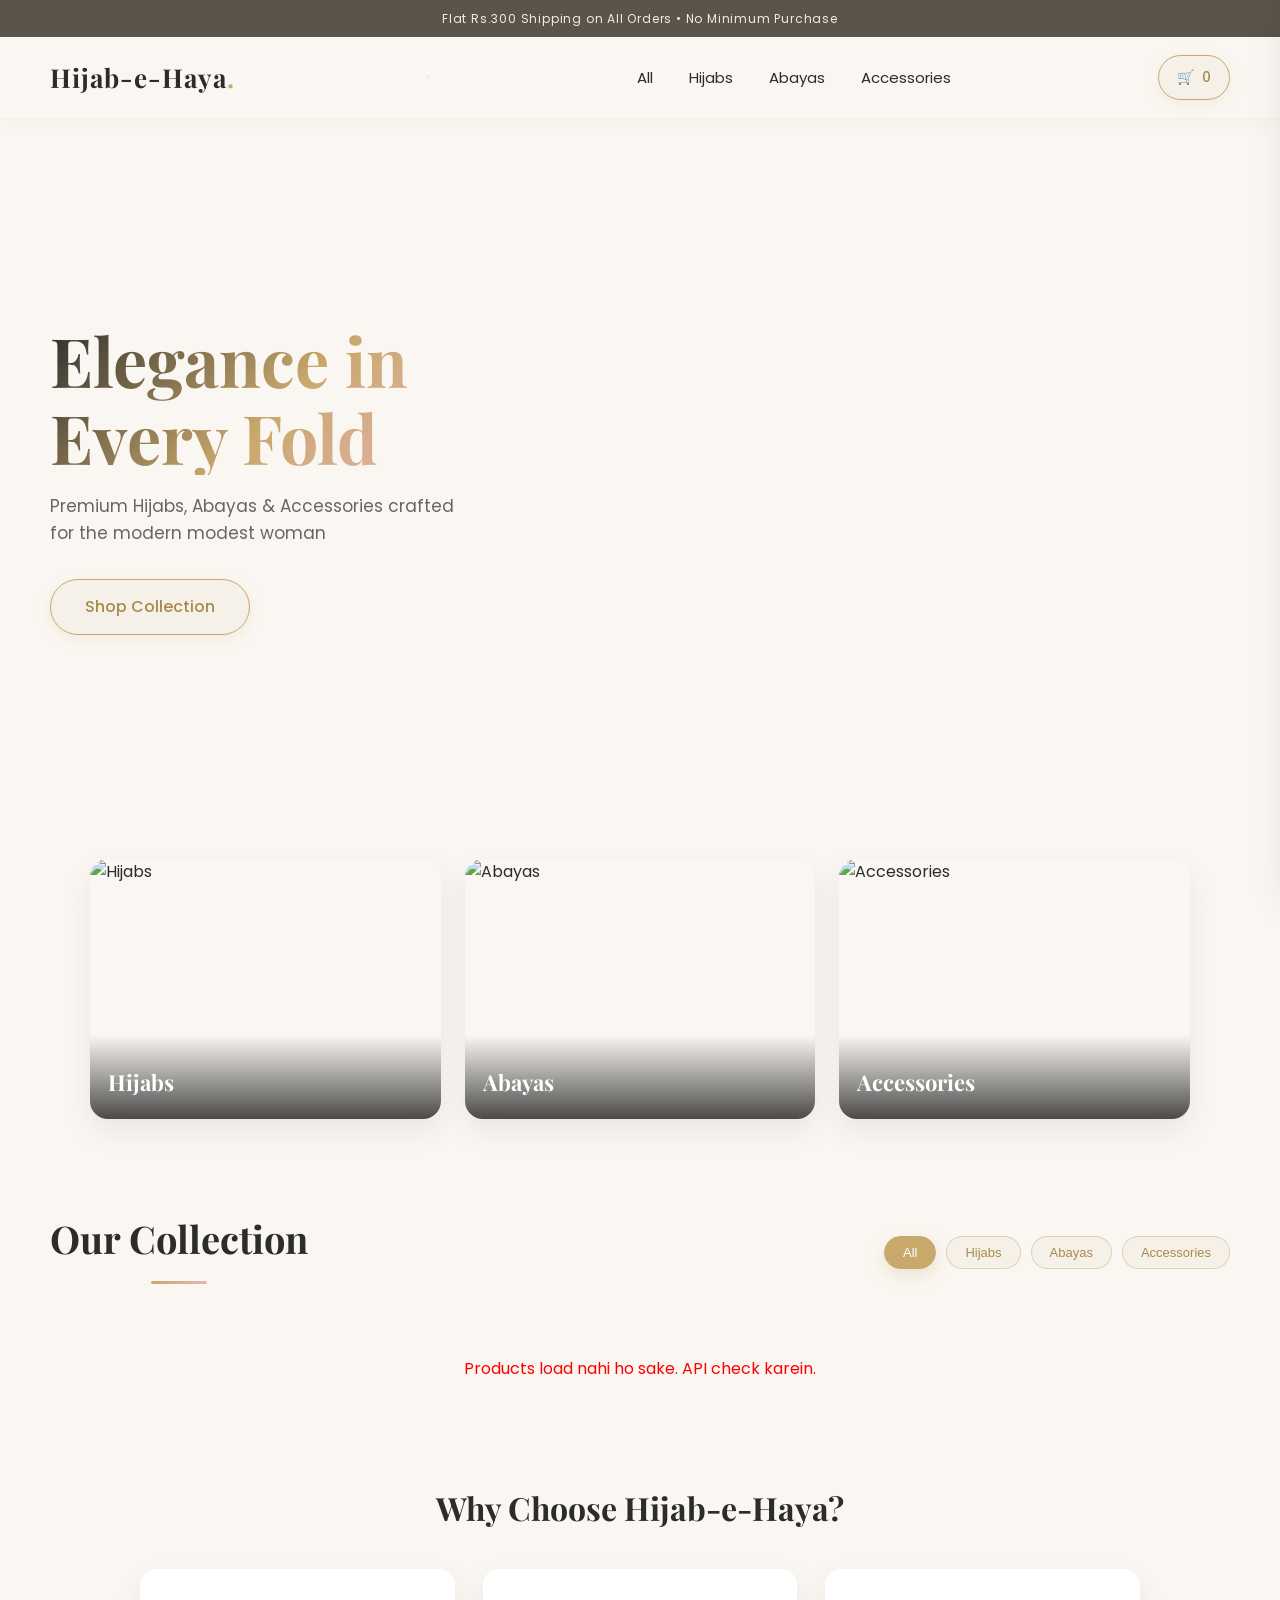
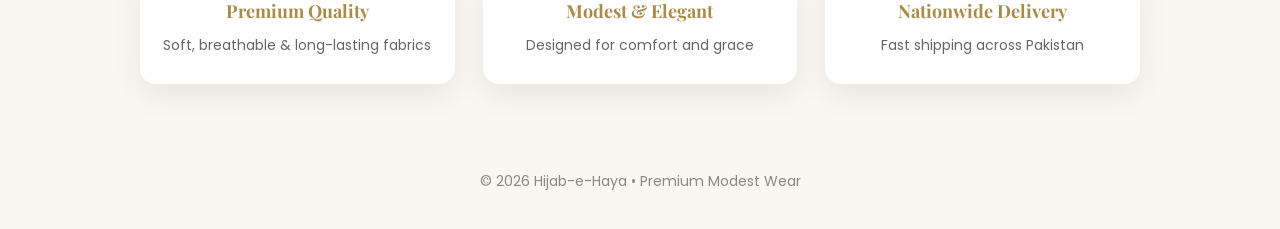
==== commit f913fa6a: "Update index.html" ====
--- a/index.html
+++ b/index.html
@@ -15,11 +15,18 @@
 
     <header>
         <div class="logo"><a href="index.html">Hijab-e-Haya<span>.</span></a></div>
-        <nav>
-            <a href="#hijabs">Hijabs</a>
-            <a href="#abayas">Abayas</a>
-            <a href="#accessories">Accessories</a>
+
+        <button type="button" class="menu-toggle" id="menuToggle" aria-label="Open menu" onclick="toggleMobileMenu()">
+            <span></span><span></span><span></span>
+        </button>
+
+        <nav id="mainNav">
+            <a href="#products" onclick="navFilter('all'); return true;">All</a>
+            <a href="#products" onclick="navFilter('hijab'); return true;">Hijabs</a>
+            <a href="#products" onclick="navFilter('abaya'); return true;">Abayas</a>
+            <a href="#products" onclick="navFilter('accessory'); return true;">Accessories</a>
         </nav>
+
         <div class="cart-btn" onclick="toggleCart()">
             🛒 <span id="cart-count">0</span>
         </div>
@@ -37,15 +44,15 @@
     <!-- Categories -->
     <section class="categories">
         <div class="cat-card" onclick="filterProducts('hijab')">
-            <img src="https://images.unsplash.com/photo-1594938298603-c8148c4dae35?w=500&q=80" alt="Hijabs">
+            <img src="https://i.postimg.cc/qvcP84vh/7215ea8c987376cf39f82f6e712f3a52.jpg" alt="Hijabs">
             <h3>Hijabs</h3>
         </div>
         <div class="cat-card" onclick="filterProducts('abaya')">
-            <img src="https://images.unsplash.com/photo-1585487000160-6ebcfceb0d03?w=500&q=80" alt="Abayas">
+            <img src="https://i.postimg.cc/wj5Chgjk/168e18e9-60f4-455a-9ae3-f6e3e6406184.png" alt="Abayas">
             <h3>Abayas</h3>
         </div>
         <div class="cat-card" onclick="filterProducts('accessory')">
-            <img src="https://images.unsplash.com/photo-1610030469983-98e550d6193c?w=500&q=80" alt="Accessories">
+            <img src="https://i.postimg.cc/XYKRw4YZ/5d82ecbfa86593e9bceba34066f2af89.jpg" alt="Accessories">
             <h3>Accessories</h3>
         </div>
     </section>
@@ -88,7 +95,7 @@
     <!-- Cart -->
     <div class="cart-sidebar" id="cart">
         <div class="cart-header">
-            <h3>Your Bag</h3>
+            <h3>Your Cart</h3>
             <button onclick="toggleCart()">✕</button>
         </div>
         <div id="cart-items"></div>
--- a/style.css
+++ b/style.css
@@ -290,6 +290,66 @@
 
 .price-box {
     margin-bottom: 10px;
+}
+
+/* Card description bullets (main page) */
+.card-desc {
+    list-style: none;
+    padding: 0 4px 8px;
+    margin: 0 0 4px;
+    text-align: left;
+}
+
+.card-desc li {
+    position: relative;
+    padding-left: 14px;
+    font-size: 12px;
+    color: #666;
+    line-height: 1.45;
+    margin-bottom: 4px;
+}
+
+.card-desc li::before {
+    content: "•";
+    position: absolute;
+    left: 0;
+    color: var(--accent);
+    font-weight: 600;
+}
+
+.card-desc li.more-dots {
+    color: #aaa;
+    font-size: 11px;
+    padding-left: 14px;
+}
+
+.card-desc li.more-dots::before {
+    content: "";
+}
+
+/* Detail page full description bullets */
+.detail-desc {
+    list-style: none;
+    padding: 0;
+    margin: 0 0 26px;
+}
+
+.detail-desc li {
+    position: relative;
+    padding-left: 18px;
+    font-size: 15px;
+    color: #555;
+    line-height: 1.7;
+    margin-bottom: 8px;
+}
+
+.detail-desc li::before {
+    content: "•";
+    position: absolute;
+    left: 0;
+    color: var(--accent);
+    font-weight: 600;
+    font-size: 16px;
 }
 
 /* Add to Bag — light style */
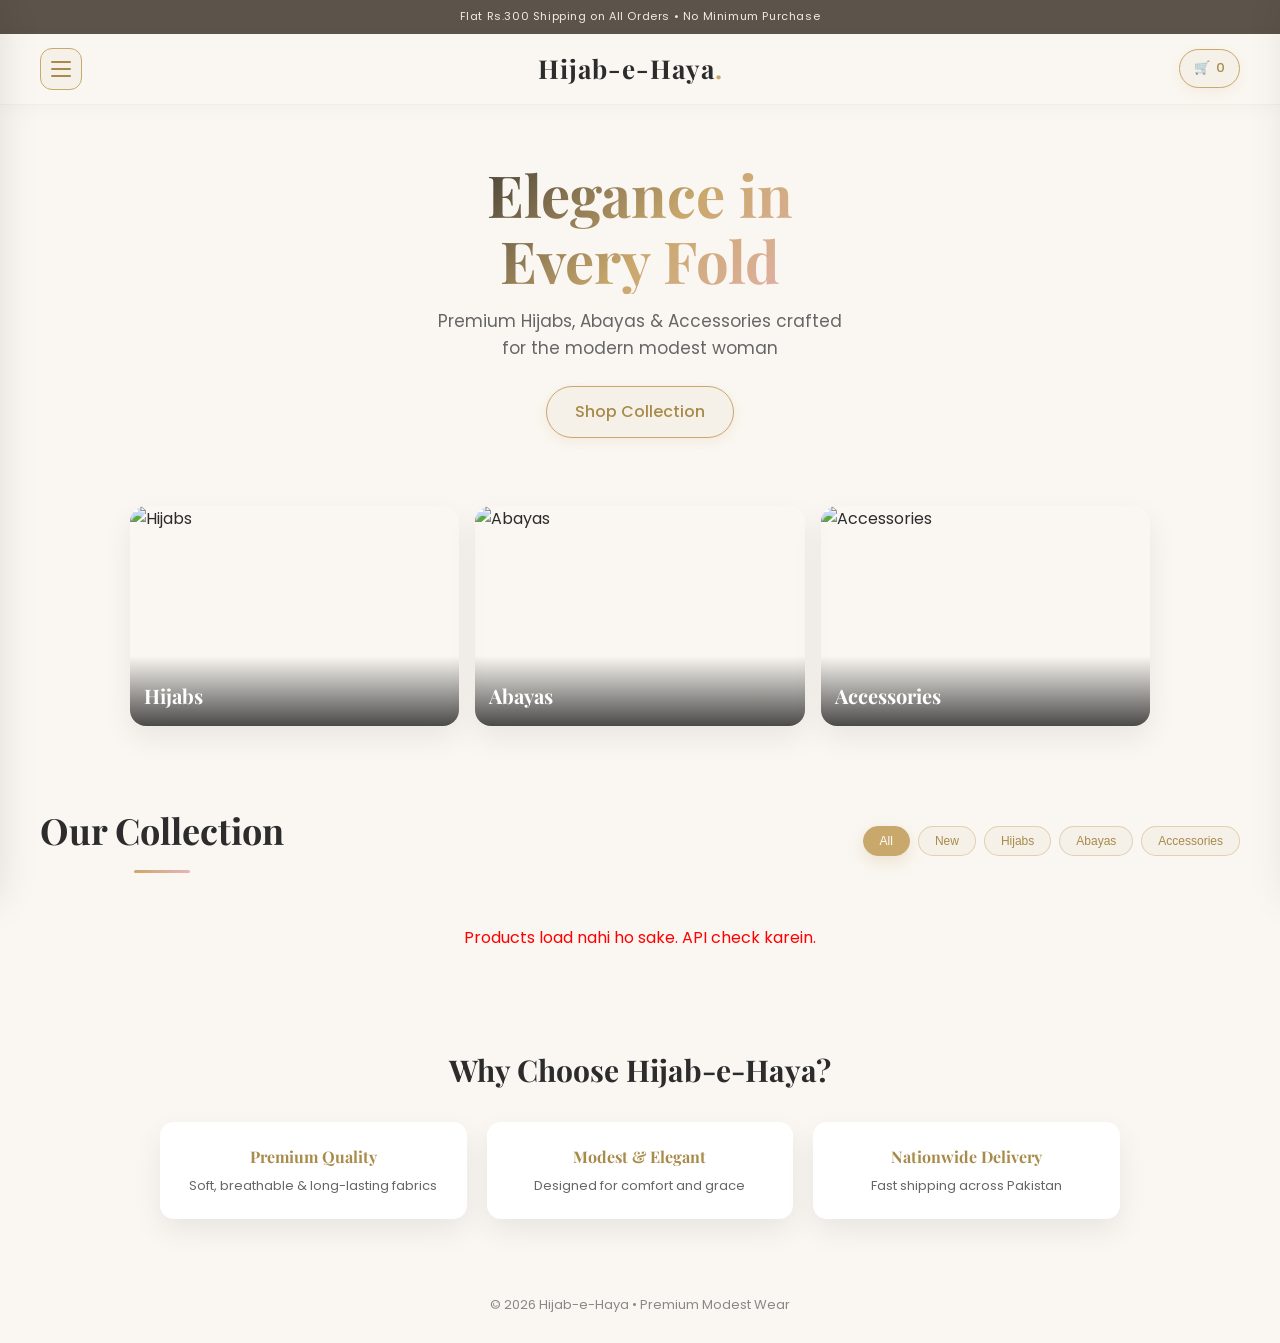
==== commit 81da9711: "Update index.html" ====
--- a/index.html
+++ b/index.html
@@ -14,23 +14,35 @@
     </div>
 
     <header>
-        <div class="logo"><a href="index.html">Hijab-e-Haya<span>.</span></a></div>
-
         <button type="button" class="menu-toggle" id="menuToggle" aria-label="Open menu" onclick="toggleMobileMenu()">
             <span></span><span></span><span></span>
         </button>
 
-        <nav id="mainNav">
-            <a href="#products" onclick="navFilter('all'); return true;">All</a>
-            <a href="#products" onclick="navFilter('hijab'); return true;">Hijabs</a>
-            <a href="#products" onclick="navFilter('abaya'); return true;">Abayas</a>
-            <a href="#products" onclick="navFilter('accessory'); return true;">Accessories</a>
-        </nav>
+        <div class="logo"><a href="index.html">Hijab-e-Haya<span>.</span></a></div>
 
         <div class="cart-btn" onclick="toggleCart()">
             🛒 <span id="cart-count">0</span>
         </div>
     </header>
+
+    <!-- Side Drawer Menu -->
+    <div class="drawer-overlay" id="drawerOverlay" onclick="closeMobileMenu()"></div>
+    <aside class="side-drawer" id="mainNav">
+        <div class="drawer-header">
+            <p class="drawer-brand">Hijab-e-Haya</p>
+            <button type="button" class="drawer-close" onclick="closeMobileMenu()" aria-label="Close menu">×</button>
+        </div>
+        <nav class="drawer-nav">
+            <a href="#products" onclick="navFilter('all'); return false;">All Collection</a>
+            <a href="#products" onclick="navFilter('new'); return false;">New Arrivals</a>
+            <a href="#products" onclick="navFilter('hijab'); return false;">Hijabs</a>
+            <a href="#products" onclick="navFilter('abaya'); return false;">Abayas</a>
+            <a href="#products" onclick="navFilter('accessory'); return false;">Accessories</a>
+        </nav>
+        <div class="drawer-footer">
+            <p>Premium Modest Wear</p>
+        </div>
+    </aside>
 
     <!-- Hero -->
     <section class="hero">
@@ -63,6 +75,7 @@
             <h2 class="section-title">Our Collection</h2>
             <div class="filter-btns">
                 <button class="filter-btn active" onclick="filterProducts('all')">All</button>
+                <button class="filter-btn" onclick="filterProducts('new')">New</button>
                 <button class="filter-btn" onclick="filterProducts('hijab')">Hijabs</button>
                 <button class="filter-btn" onclick="filterProducts('abaya')">Abayas</button>
                 <button class="filter-btn" onclick="filterProducts('accessory')">Accessories</button>
@@ -125,8 +138,14 @@
             <div class="pay-info">
                 <div class="pay-info-title">Payment & Delivery</div>
                 <p>• <strong>Cash on Delivery</strong> products ke liye available hai</p>
-                <p>• <strong>Delivery charges advance</strong> mein dene honge</p>
-                <p class="pay-note">Order confirm hone ke baad delivery charges ka method bata diya jayega (JazzCash / EasyPaisa / Bank).</p>
+                <p>• <strong>Delivery charges ADVANCE</strong> — pehle pay karni hongi</p>
+                <div class="pay-numbers">
+                    <p class="pay-num-title">Advance shipping / payment number:</p>
+                    <p class="pay-num"><strong>JazzCash / EasyPaisa / NayaPay</strong></p>
+                    <p class="pay-num-value">0370-7695136</p>
+                    <p class="pay-num-note">(Same as WhatsApp number)</p>
+                </div>
+                <p class="pay-note">Order place karne ke baad is number pe delivery charges bhej dein. Screenshot WhatsApp pe share karein.</p>
             </div>
             <div class="order-modal-fields">
                 <label>Full Name</label>
--- a/style.css
+++ b/style.css
@@ -51,10 +51,11 @@
     display: flex;
     justify-content: space-between;
     align-items: center;
-    padding: 18px 50px;
+    gap: 12px;
+    padding: 14px clamp(16px, 4vw, 40px);
     position: sticky;
     top: 0;
-    background: rgba(250, 247, 242, 0.92);
+    background: rgba(250, 247, 242, 0.95);
     backdrop-filter: blur(14px);
     -webkit-backdrop-filter: blur(14px);
     z-index: 100;
@@ -64,9 +65,11 @@
 
 .logo {
     font-family: 'Playfair Display', serif;
-    font-size: 26px;
+    font-size: clamp(20px, 4vw, 26px);
     font-weight: 700;
     letter-spacing: 1px;
+    flex: 1;
+    text-align: center;
 }
 
 .logo a {
@@ -78,51 +81,184 @@
     color: var(--accent);
 }
 
-nav a {
-    margin: 0 16px;
+/* Hamburger — always visible (opens side drawer) */
+.menu-toggle {
+    display: flex;
+    flex-direction: column;
+    justify-content: center;
+    gap: 5px;
+    width: 42px;
+    height: 42px;
+    padding: 10px;
+    background: #f5f0e8;
+    border: 1.5px solid var(--accent);
+    border-radius: 12px;
+    cursor: pointer;
+    flex-shrink: 0;
+    transition: 0.3s var(--ease);
+}
+
+.menu-toggle:hover {
+    background: var(--accent);
+}
+
+.menu-toggle:hover span {
+    background: white;
+}
+
+.menu-toggle span {
+    display: block;
+    height: 2px;
+    width: 100%;
+    background: var(--accent-dark);
+    border-radius: 2px;
+    transition: 0.3s;
+}
+
+.menu-toggle.active span:nth-child(1) {
+    transform: translateY(7px) rotate(45deg);
+}
+.menu-toggle.active span:nth-child(2) {
+    opacity: 0;
+}
+.menu-toggle.active span:nth-child(3) {
+    transform: translateY(-7px) rotate(-45deg);
+}
+
+/* ===== Side Drawer Menu ===== */
+.drawer-overlay {
+    position: fixed;
+    inset: 0;
+    background: rgba(42, 36, 32, 0.4);
+    backdrop-filter: blur(4px);
+    -webkit-backdrop-filter: blur(4px);
+    z-index: 1100;
+    opacity: 0;
+    visibility: hidden;
+    transition: 0.35s ease;
+}
+
+.drawer-overlay.active {
+    opacity: 1;
+    visibility: visible;
+}
+
+.side-drawer {
+    position: fixed;
+    top: 0;
+    left: 0;
+    width: min(300px, 85vw);
+    height: 100%;
+    background: linear-gradient(180deg, #fffefb 0%, #faf7f2 100%);
+    z-index: 1101;
+    transform: translateX(-105%);
+    transition: transform 0.4s var(--ease);
+    display: flex;
+    flex-direction: column;
+    box-shadow: 12px 0 40px rgba(0, 0, 0, 0.12);
+}
+
+.side-drawer.open {
+    transform: translateX(0);
+}
+
+.drawer-header {
+    display: flex;
+    align-items: center;
+    justify-content: space-between;
+    padding: 22px 20px 18px;
+    border-bottom: 1px solid rgba(201, 168, 108, 0.2);
+    flex-shrink: 0;
+}
+
+.drawer-brand {
+    font-family: 'Playfair Display', serif;
+    font-size: 20px;
+    font-weight: 600;
+    color: var(--text);
+}
+
+.drawer-brand::after {
+    content: ".";
+    color: var(--accent);
+}
+
+.drawer-close {
+    background: #f5f0e8;
+    border: 1.5px solid rgba(201, 168, 108, 0.4);
+    width: 36px;
+    height: 36px;
+    border-radius: 50%;
+    font-size: 22px;
+    line-height: 1;
+    color: var(--accent-dark);
+    cursor: pointer;
+    transition: 0.25s;
+}
+
+.drawer-close:hover {
+    background: var(--accent);
+    color: white;
+    border-color: var(--accent);
+}
+
+.drawer-nav {
+    flex: 1;
+    padding: 16px 12px;
+    overflow-y: auto;
+    display: flex;
+    flex-direction: column;
+    gap: 4px;
+}
+
+.drawer-nav a {
+    display: block;
+    padding: 14px 18px;
     text-decoration: none;
     color: var(--text);
-    font-weight: 400;
+    font-weight: 500;
     font-size: 15px;
+    border-radius: 12px;
     transition: 0.3s var(--ease);
-    position: relative;
-}
-
-nav a::after {
-    content: '';
-    position: absolute;
-    left: 0;
-    bottom: -4px;
-    width: 0;
-    height: 2px;
-    background: linear-gradient(90deg, var(--accent), var(--rose));
-    transition: 0.3s var(--ease);
-    border-radius: 2px;
-}
-
-nav a:hover {
-    color: var(--accent);
-}
-
-nav a:hover::after {
-    width: 100%;
-}
-
-/* Cart button — same light style as Add to Bag */
+    border-left: 3px solid transparent;
+}
+
+.drawer-nav a:hover {
+    background: rgba(201, 168, 108, 0.12);
+    color: var(--accent-dark);
+    border-left-color: var(--accent);
+    padding-left: 22px;
+}
+
+.drawer-footer {
+    padding: 16px 20px 24px;
+    border-top: 1px solid rgba(201, 168, 108, 0.15);
+    flex-shrink: 0;
+}
+
+.drawer-footer p {
+    font-size: 12px;
+    color: #999;
+    text-align: center;
+    letter-spacing: 0.5px;
+}
+
+/* Cart button */
 .cart-btn {
     background: #f5f0e8;
     color: var(--accent-dark);
     border: 1.5px solid var(--accent);
-    padding: 10px 18px;
+    padding: 8px 14px;
     border-radius: 50px;
     cursor: pointer;
     display: flex;
     align-items: center;
-    gap: 8px;
+    gap: 6px;
     transition: all 0.35s var(--ease);
-    font-size: 14px;
+    font-size: 13px;
     font-weight: 500;
     box-shadow: 0 4px 14px rgba(201, 168, 108, 0.15);
+    flex-shrink: 0;
 }
 
 .cart-btn:hover {
@@ -133,20 +269,25 @@
     box-shadow: 0 8px 20px rgba(201, 168, 108, 0.3);
 }
 
-/* ===== Hero ===== */
+/* ===== Hero — tighter, less empty space ===== */
 .hero {
     display: flex;
     align-items: center;
-    justify-content: space-between;
-    padding: 70px 50px;
-    min-height: 80vh;
+    justify-content: center;
+    padding: clamp(36px, 6vw, 56px) clamp(16px, 4vw, 40px);
+    min-height: auto;
+}
+
+.hero-content {
+    text-align: center;
+    max-width: 560px;
 }
 
 .hero-content h1 {
     font-family: 'Playfair Display', serif;
-    font-size: clamp(40px, 6.5vw, 68px);
-    line-height: 1.12;
-    margin-bottom: 18px;
+    font-size: clamp(32px, 6vw, 58px);
+    line-height: 1.15;
+    margin-bottom: 14px;
     background: linear-gradient(135deg, #2c2c2c 0%, #c9a86c 55%, #e8b4b8 100%);
     -webkit-background-clip: text;
     -webkit-text-fill-color: transparent;
@@ -154,16 +295,17 @@
 }
 
 .hero-content p {
-    font-size: 17px;
+    font-size: clamp(14px, 2.5vw, 17px);
     color: #666;
-    margin-bottom: 32px;
+    margin-bottom: 24px;
     max-width: 420px;
-}
-
-/* Shop Collection button — same light style as Add to Bag */
+    margin-left: auto;
+    margin-right: auto;
+}
+
 .btn {
     display: inline-block;
-    padding: 14px 34px;
+    padding: 12px 28px;
     background: #f5f0e8;
     color: var(--accent-dark);
     border: 1.5px solid var(--accent);
@@ -178,20 +320,20 @@
     background: var(--accent);
     color: white;
     border-color: var(--accent);
-    transform: translateY(-4px);
+    transform: translateY(-3px);
     box-shadow: 0 12px 28px rgba(201, 168, 108, 0.3);
 }
 
 /* ===== Products ===== */
 .products-section {
-    padding: 50px;
+    padding: clamp(28px, 5vw, 48px) clamp(16px, 4vw, 40px);
 }
 
 .section-title {
     font-family: 'Playfair Display', serif;
-    font-size: 38px;
+    font-size: clamp(26px, 5vw, 36px);
     text-align: center;
-    margin-bottom: 40px;
+    margin-bottom: 28px;
     position: relative;
 }
 
@@ -201,20 +343,19 @@
     width: 56px;
     height: 3px;
     background: linear-gradient(90deg, var(--accent), var(--rose));
-    margin: 12px auto 0;
+    margin: 10px auto 0;
     border-radius: 2px;
 }
 
 .products-grid {
     display: grid;
-    grid-template-columns: repeat(auto-fill, minmax(270px, 1fr));
-    gap: 36px;
-}
-
-/* Product Card — soft 3D hover */
+    grid-template-columns: repeat(auto-fill, minmax(240px, 1fr));
+    gap: 24px;
+}
+
 .product-card {
     background: var(--card);
-    border-radius: 20px;
+    border-radius: 18px;
     overflow: hidden;
     box-shadow: var(--shadow);
     transition: all 0.45s var(--ease);
@@ -224,14 +365,14 @@
 }
 
 .product-card:hover {
-    transform: translateY(-12px);
+    transform: translateY(-10px);
     box-shadow: var(--shadow-3d);
     z-index: 5;
 }
 
 .product-image {
     width: 100%;
-    height: 300px;
+    height: 260px;
     overflow: hidden;
     position: relative;
 }
@@ -261,42 +402,56 @@
     letter-spacing: 0.4px;
 }
 
+.new-badge {
+    position: absolute;
+    top: 12px;
+    right: 12px;
+    background: linear-gradient(135deg, #c9a86c, #a88b4a);
+    color: white;
+    font-size: 11px;
+    font-weight: 600;
+    padding: 5px 12px;
+    border-radius: 50px;
+    z-index: 4;
+    letter-spacing: 0.4px;
+}
+
 .product-info {
-    padding: 18px;
+    padding: 14px 16px 8px;
     text-align: center;
 }
 
 .product-info h3 {
     font-family: 'Playfair Display', serif;
-    font-size: 19px;
-    margin-bottom: 6px;
+    font-size: 17px;
+    margin-bottom: 4px;
 }
 
 .product-info .price,
 .current-price {
     color: var(--accent-dark);
     font-weight: 600;
-    font-size: 17px;
-    margin-bottom: 14px;
+    font-size: 16px;
+    margin-bottom: 8px;
 }
 
 .old-price {
     text-decoration: line-through;
     color: #aaa;
-    font-size: 13px;
+    font-size: 12px;
     margin-left: 6px;
     font-weight: 400;
 }
 
 .price-box {
-    margin-bottom: 10px;
-}
-
-/* Card description bullets (main page) */
+    margin-bottom: 6px;
+}
+
+/* Card description bullets */
 .card-desc {
     list-style: none;
-    padding: 0 4px 8px;
-    margin: 0 0 4px;
+    padding: 0 4px 6px;
+    margin: 0 0 2px;
     text-align: left;
 }
 
@@ -305,8 +460,8 @@
     padding-left: 14px;
     font-size: 12px;
     color: #666;
-    line-height: 1.45;
-    margin-bottom: 4px;
+    line-height: 1.4;
+    margin-bottom: 3px;
 }
 
 .card-desc li::before {
@@ -320,49 +475,22 @@
 .card-desc li.more-dots {
     color: #aaa;
     font-size: 11px;
-    padding-left: 14px;
 }
 
 .card-desc li.more-dots::before {
     content: "";
 }
 
-/* Detail page full description bullets */
-.detail-desc {
-    list-style: none;
-    padding: 0;
-    margin: 0 0 26px;
-}
-
-.detail-desc li {
-    position: relative;
-    padding-left: 18px;
-    font-size: 15px;
-    color: #555;
-    line-height: 1.7;
-    margin-bottom: 8px;
-}
-
-.detail-desc li::before {
-    content: "•";
-    position: absolute;
-    left: 0;
-    color: var(--accent);
-    font-weight: 600;
-    font-size: 16px;
-}
-
-/* Add to Bag — light style */
 .add-btn {
     background: #f5f0e8;
     border: 1.5px solid var(--accent);
     color: var(--accent-dark);
-    padding: 10px 26px;
+    padding: 9px 22px;
     border-radius: 50px;
     font-weight: 500;
     cursor: pointer;
     transition: all 0.35s var(--ease);
-    font-size: 14px;
+    font-size: 13px;
 }
 
 .add-btn:hover {
@@ -373,20 +501,20 @@
     box-shadow: 0 8px 20px rgba(201, 168, 108, 0.3);
 }
 
-/* Categories — soft 3D */
+/* Categories */
 .categories {
     display: grid;
     grid-template-columns: repeat(3, 1fr);
-    gap: 24px;
-    padding: 20px 50px 40px;
-    max-width: 1200px;
+    gap: 16px;
+    padding: 12px clamp(16px, 4vw, 40px) 28px;
+    max-width: 1100px;
     margin: 0 auto;
 }
 
 .cat-card {
     position: relative;
-    height: 260px;
-    border-radius: 18px;
+    height: 220px;
+    border-radius: 16px;
     overflow: hidden;
     cursor: pointer;
     box-shadow: var(--shadow);
@@ -401,7 +529,7 @@
 }
 
 .cat-card:hover {
-    transform: translateY(-10px);
+    transform: translateY(-8px);
     box-shadow: var(--shadow-3d);
 }
 
@@ -416,27 +544,27 @@
     right: 0;
     background: linear-gradient(transparent, rgba(0, 0, 0, 0.7));
     color: white;
-    padding: 30px 18px 18px;
+    padding: 24px 14px 14px;
     font-family: 'Playfair Display', serif;
-    font-size: 22px;
+    font-size: 20px;
 }
 
 /* Product Detail */
 .product-detail {
-    padding: 40px 50px;
+    padding: clamp(24px, 4vw, 40px) clamp(16px, 4vw, 40px);
 }
 
 .product-detail-container {
     display: grid;
     grid-template-columns: 1fr 1fr;
-    gap: 50px;
-    max-width: 1100px;
+    gap: 36px;
+    max-width: 1000px;
     margin: 0 auto;
-    align-items: center;
+    align-items: start;
 }
 
 .product-detail-image {
-    border-radius: 20px;
+    border-radius: 18px;
     overflow: hidden;
     box-shadow: var(--shadow-3d);
     transition: 0.5s var(--ease);
@@ -448,7 +576,7 @@
 
 .product-detail-image img {
     width: 100%;
-    height: 520px;
+    height: 480px;
     object-fit: cover;
     transition: 0.6s var(--ease);
 }
@@ -459,30 +587,182 @@
 
 .product-detail-info h1 {
     font-family: 'Playfair Display', serif;
-    font-size: 34px;
-    margin-bottom: 10px;
+    font-size: clamp(24px, 4vw, 32px);
+    margin-bottom: 8px;
 }
 
 .product-detail-info .price {
-    font-size: 22px;
+    font-size: 20px;
     color: var(--accent-dark);
     font-weight: 600;
-    margin-bottom: 18px;
+    margin-bottom: 16px;
 }
 
 .product-detail-info .desc {
     color: #666;
-    margin-bottom: 26px;
+    margin-bottom: 22px;
     line-height: 1.8;
+}
+
+.detail-desc {
+    list-style: none;
+    padding: 0;
+    margin: 0 0 20px;
+}
+
+.detail-desc li {
+    position: relative;
+    padding-left: 18px;
+    font-size: 14px;
+    color: #555;
+    line-height: 1.65;
+    margin-bottom: 6px;
+}
+
+.detail-desc li::before {
+    content: "•";
+    position: absolute;
+    left: 0;
+    color: var(--accent);
+    font-weight: 600;
+}
+
+/* Colour options */
+.colour-section {
+    margin-bottom: 20px;
+}
+
+.colour-label {
+    display: block;
+    font-size: 11px;
+    letter-spacing: 0.8px;
+    text-transform: uppercase;
+    color: #a88b4a;
+    font-weight: 500;
+    margin-bottom: 8px;
+}
+
+.colour-options {
+    display: flex;
+    flex-wrap: wrap;
+    gap: 10px;
+}
+
+.colour-swatch {
+    width: 36px;
+    height: 36px;
+    border-radius: 50%;
+    border: 2px solid transparent;
+    cursor: pointer;
+    transition: 0.25s;
+    box-shadow: 0 2px 8px rgba(0,0,0,0.12);
+    position: relative;
+}
+
+.colour-swatch:hover {
+    transform: scale(1.08);
+}
+
+.colour-swatch.active {
+    border-color: var(--accent-dark);
+    box-shadow: 0 0 0 3px rgba(201, 168, 108, 0.35);
+}
+
+.colour-swatch.active::after {
+    content: "✓";
+    position: absolute;
+    inset: 0;
+    display: flex;
+    align-items: center;
+    justify-content: center;
+    font-size: 14px;
+    color: white;
+    text-shadow: 0 1px 2px rgba(0,0,0,0.4);
+    font-weight: 700;
+}
+
+
+.size-section {
+    margin-bottom: 18px;
+}
+.size-options {
+    display: flex;
+    flex-wrap: wrap;
+    gap: 8px;
+}
+.size-btn {
+    min-width: 44px;
+    padding: 8px 14px;
+    border-radius: 10px;
+    border: 1.5px solid rgba(201, 168, 108, 0.45);
+    background: #f5f0e8;
+    color: var(--accent-dark);
+    font-size: 13px;
+    font-weight: 500;
+    cursor: pointer;
+    transition: 0.25s;
+    font-family: 'Poppins', sans-serif;
+}
+.size-btn:hover {
+    border-color: var(--accent);
+    background: #efe8dc;
+}
+.size-btn.active {
+    background: var(--accent);
+    color: white;
+    border-color: var(--accent);
+}
+.meta-line {
+    font-size: 12px;
+    color: #888;
+    margin-bottom: 6px;
+}
+.stock-line {
+    font-size: 13px;
+    font-weight: 500;
+    margin-bottom: 12px;
+}
+.stock-line.in {
+    color: #2d7a4f;
+}
+.stock-line.low {
+    color: #b8860b;
+}
+.stock-line.out {
+    color: #c45c5c;
+}
+.add-btn-large.disabled,
+.add-btn-large:disabled {
+    opacity: 0.55;
+    cursor: not-allowed;
+    transform: none !important;
+    box-shadow: none !important;
+    background: #e8e4dc;
+    color: #888;
+    border-color: #ccc;
+}
+
+.fabric-line {
+    font-size: 14px;
+    color: #555;
+    margin-bottom: 14px;
+}
+.fabric-line strong {
+    color: var(--accent-dark);
+}
+.colour-name {
+    font-size: 13px;
+    color: #666;
+    margin-top: 6px;
 }
 
 .add-btn-large {
     background: #f5f0e8;
     color: var(--accent-dark);
     border: 1.5px solid var(--accent);
-    padding: 14px 36px;
+    padding: 12px 32px;
     border-radius: 50px;
-    font-size: 15px;
+    font-size: 14px;
     cursor: pointer;
     transition: 0.4s var(--ease);
 }
@@ -490,16 +770,16 @@
 .add-btn-large:hover {
     background: var(--accent);
     color: white;
-    transform: translateY(-3px);
+    transform: translateY(-2px);
     box-shadow: 0 12px 28px rgba(201, 168, 108, 0.3);
 }
 
 .back-link {
     display: inline-block;
-    margin-bottom: 20px;
+    margin-bottom: 16px;
     color: #777;
     text-decoration: none;
-    font-size: 14px;
+    font-size: 13px;
     transition: 0.3s;
 }
 
@@ -509,16 +789,16 @@
 
 .thumbnails {
     display: flex;
-    gap: 10px;
-    margin-top: 16px;
+    gap: 8px;
+    margin-top: 12px;
     flex-wrap: wrap;
 }
 
 .thumb {
-    width: 72px;
-    height: 72px;
+    width: 64px;
+    height: 64px;
     object-fit: cover;
-    border-radius: 10px;
+    border-radius: 8px;
     cursor: pointer;
     border: 2px solid transparent;
     transition: 0.3s;
@@ -536,7 +816,7 @@
     position: fixed;
     top: 0;
     right: -420px;
-    width: 400px;
+    width: min(400px, 100%);
     height: 100%;
     background: white;
     box-shadow: -12px 0 40px rgba(0, 0, 0, 0.1);
@@ -554,14 +834,14 @@
     display: flex;
     justify-content: space-between;
     align-items: center;
-    padding: 22px;
+    padding: 18px;
     border-bottom: 1px solid #eee;
     flex-shrink: 0;
 }
 
 .cart-header h3 {
     font-family: 'Playfair Display', serif;
-    font-size: 22px;
+    font-size: 20px;
 }
 
 .cart-header button {
@@ -574,23 +854,23 @@
 #cart-items {
     flex: 1;
     overflow-y: auto;
-    padding: 18px;
+    padding: 14px;
     min-height: 0;
 }
 
 .cart-item {
     display: flex;
-    gap: 14px;
-    margin-bottom: 14px;
+    gap: 12px;
+    margin-bottom: 12px;
     align-items: center;
     background: #faf7f2;
-    padding: 12px;
+    padding: 10px;
     border-radius: 12px;
 }
 
 .cart-item img {
-    width: 64px;
-    height: 64px;
+    width: 56px;
+    height: 56px;
     object-fit: cover;
     border-radius: 8px;
 }
@@ -600,21 +880,21 @@
 }
 
 .cart-item-info h4 {
-    font-size: 14px;
-    margin-bottom: 4px;
+    font-size: 13px;
+    margin-bottom: 2px;
 }
 
 .cart-footer {
     flex-shrink: 0;
-    padding: 18px 22px 22px;
+    padding: 16px 18px 20px;
     border-top: 1px solid #eee;
     background: #fff;
 }
 
 .total {
-    font-size: 18px;
+    font-size: 17px;
     font-weight: 600;
-    margin-bottom: 16px;
+    margin-bottom: 12px;
     text-align: center;
 }
 
@@ -623,12 +903,12 @@
     background: linear-gradient(135deg, #25D366, #1da851);
     color: white;
     border: none;
-    padding: 14px;
+    padding: 12px;
     border-radius: 12px;
-    font-size: 15px;
+    font-size: 14px;
     font-weight: 500;
     cursor: pointer;
-    margin-bottom: 10px;
+    margin-bottom: 8px;
     transition: 0.35s;
 }
 
@@ -642,7 +922,7 @@
     background: #f5f0e8;
     border: 1.5px solid var(--accent);
     color: var(--accent-dark);
-    padding: 11px;
+    padding: 10px;
     border-radius: 12px;
     cursor: pointer;
     transition: 0.3s;
@@ -671,33 +951,31 @@
     visibility: visible;
 }
 
-/* Announcement — lighter background */
 .announcement {
     background: #5c534a;
     color: #f5ebe0;
     text-align: center;
-    padding: 9px;
-    font-size: 12px;
-    letter-spacing: 0.8px;
-}
-
-/* Filter buttons — light, not black */
+    padding: 8px 12px;
+    font-size: 11px;
+    letter-spacing: 0.6px;
+}
+
 .filter-btns {
     display: flex;
-    gap: 10px;
+    gap: 8px;
     flex-wrap: wrap;
     justify-content: center;
-    margin-bottom: 28px;
+    margin-bottom: 20px;
 }
 
 .filter-btn {
-    padding: 8px 18px;
+    padding: 7px 16px;
     border: 1.5px solid rgba(201, 168, 108, 0.45);
     background: #f5f0e8;
     color: var(--accent-dark);
     border-radius: 50px;
     cursor: pointer;
-    font-size: 13px;
+    font-size: 12px;
     font-weight: 500;
     transition: all 0.3s var(--ease);
 }
@@ -715,63 +993,94 @@
     justify-content: space-between;
     align-items: center;
     flex-wrap: wrap;
-    gap: 14px;
-    margin-bottom: 32px;
-}
-
-/* Why Us */
+    gap: 12px;
+    margin-bottom: 24px;
+}
+
 .why-us {
-    padding: 50px;
+    padding: clamp(28px, 5vw, 48px) clamp(16px, 4vw, 40px);
     text-align: center;
 }
 
 .why-us h2 {
     font-family: 'Playfair Display', serif;
-    font-size: 32px;
-    margin-bottom: 36px;
+    font-size: clamp(22px, 4vw, 30px);
+    margin-bottom: 28px;
 }
 
 .why-grid {
     display: grid;
     grid-template-columns: repeat(3, 1fr);
-    gap: 28px;
-    max-width: 1000px;
+    gap: 20px;
+    max-width: 960px;
     margin: 0 auto;
 }
 
 .why-item {
     background: white;
-    padding: 28px 22px;
-    border-radius: 16px;
+    padding: 22px 18px;
+    border-radius: 14px;
     box-shadow: var(--shadow);
     transition: 0.4s var(--ease);
 }
 
 .why-item:hover {
-    transform: translateY(-8px);
+    transform: translateY(-6px);
     box-shadow: var(--shadow-3d);
 }
 
 .why-item h4 {
     font-family: 'Playfair Display', serif;
-    font-size: 18px;
-    margin-bottom: 8px;
+    font-size: 16px;
+    margin-bottom: 6px;
     color: var(--accent-dark);
 }
 
 .why-item p {
-    font-size: 14px;
+    font-size: 13px;
     color: #666;
 }
 
 footer {
     text-align: center;
-    padding: 36px;
+    padding: 28px 16px;
     color: #888;
-    font-size: 14px;
-}
-
-/* ===== ORDER MODAL — buttons always visible, no extra scroll ===== */
+    font-size: 13px;
+}
+
+
+.pay-numbers {
+    margin: 8px 0;
+    padding: 10px 12px;
+    background: rgba(255,255,255,0.7);
+    border-radius: 10px;
+    border: 1px dashed rgba(201, 168, 108, 0.45);
+    text-align: center;
+}
+.pay-num-title {
+    font-size: 11px;
+    color: #666;
+    margin-bottom: 4px !important;
+}
+.pay-num {
+    font-size: 12px;
+    color: #444;
+    margin: 2px 0 !important;
+}
+.pay-num-value {
+    font-size: 18px;
+    font-weight: 700;
+    color: var(--accent-dark);
+    letter-spacing: 1px;
+    margin: 4px 0 !important;
+}
+.pay-num-note {
+    font-size: 10px;
+    color: #888;
+    margin-top: 2px !important;
+}
+
+/* ===== ORDER MODAL ===== */
 .order-modal-overlay {
     position: fixed;
     inset: 0;
@@ -796,7 +1105,7 @@
 .order-modal {
     background: linear-gradient(165deg, #fffefb 0%, #faf7f2 100%);
     border-radius: 20px;
-    padding: 22px 20px 18px;
+    padding: 20px 18px 16px;
     width: 100%;
     max-width: 400px;
     max-height: 90vh;
@@ -815,8 +1124,8 @@
 
 .modal-close {
     position: absolute;
-    top: 12px;
-    right: 14px;
+    top: 10px;
+    right: 12px;
     background: none;
     border: none;
     font-size: 22px;
@@ -832,7 +1141,7 @@
 
 .modal-header {
     text-align: center;
-    margin-bottom: 12px;
+    margin-bottom: 10px;
     flex-shrink: 0;
 }
 
@@ -847,7 +1156,7 @@
 
 .order-modal h3 {
     font-family: 'Playfair Display', serif;
-    font-size: 22px;
+    font-size: 20px;
     font-weight: 600;
     color: #2c2c2c;
     margin-bottom: 2px;
@@ -863,7 +1172,7 @@
     border: 1px solid rgba(201, 168, 108, 0.22);
     border-radius: 12px;
     padding: 10px 12px;
-    margin-bottom: 12px;
+    margin-bottom: 10px;
     font-size: 12px;
     color: #444;
     line-height: 1.4;
@@ -885,7 +1194,6 @@
     color: #777;
 }
 
-/* Scrollable fields only — buttons stay fixed at bottom */
 .order-modal-fields {
     overflow-y: auto;
     flex: 1;
@@ -928,11 +1236,10 @@
 }
 
 .order-modal textarea {
-    min-height: 52px;
+    min-height: 48px;
     resize: vertical;
 }
 
-/* Buttons always at bottom */
 .modal-actions {
     display: flex;
     gap: 10px;
@@ -942,7 +1249,7 @@
 
 .modal-btn {
     flex: 1;
-    padding: 12px;
+    padding: 11px;
     border-radius: 50px;
     font-family: 'Poppins', sans-serif;
     font-size: 13px;
@@ -961,10 +1268,8 @@
 .modal-btn.cancel:hover {
     border-color: var(--accent);
     background: #efe8dc;
-    color: var(--accent-dark);
-}
-
-/* Place Order — light style like Add to Bag */
+}
+
 .modal-btn.confirm {
     background: #f5f0e8;
     border: 1.5px solid var(--accent);
@@ -979,7 +1284,7 @@
     box-shadow: 0 8px 20px rgba(201, 168, 108, 0.3);
 }
 
-/* ===== Toast — larger, rectangular, prominent + action button ===== */
+/* Toast */
 .toast {
     position: fixed;
     top: 50%;
@@ -987,9 +1292,9 @@
     transform: translate(-50%, -50%) scale(0.92);
     background: #faf7f2;
     color: #2c2c2c;
-    padding: 22px 28px;
+    padding: 20px 24px;
     border-radius: 16px;
-    font-size: 15px;
+    font-size: 14px;
     font-weight: 500;
     z-index: 3000;
     opacity: 0;
@@ -998,7 +1303,7 @@
     box-shadow: 0 16px 48px rgba(0, 0, 0, 0.16);
     border: 1.5px solid rgba(201, 168, 108, 0.35);
     text-align: center;
-    min-width: 280px;
+    min-width: 260px;
     max-width: 92%;
     pointer-events: none;
 }
@@ -1011,13 +1316,13 @@
 }
 
 .toast-msg {
-    margin-bottom: 14px;
+    margin-bottom: 12px;
     line-height: 1.45;
 }
 
 .toast-actions {
     display: flex;
-    gap: 10px;
+    gap: 8px;
     justify-content: center;
     flex-wrap: wrap;
 }
@@ -1026,9 +1331,9 @@
     background: #f5f0e8;
     border: 1.5px solid var(--accent);
     color: var(--accent-dark);
-    padding: 9px 20px;
+    padding: 8px 16px;
     border-radius: 50px;
-    font-size: 13px;
+    font-size: 12px;
     font-weight: 500;
     cursor: pointer;
     transition: all 0.3s var(--ease);
@@ -1039,8 +1344,6 @@
     background: var(--accent);
     color: white;
     border-color: var(--accent);
-    transform: translateY(-1px);
-    box-shadow: 0 6px 16px rgba(201, 168, 108, 0.3);
 }
 
 .toast-btn.secondary {
@@ -1056,37 +1359,32 @@
 }
 
 /* ===== Responsive ===== */
+@media (max-width: 900px) {
+    .categories {
+        grid-template-columns: repeat(3, 1fr);
+        gap: 12px;
+    }
+    .cat-card {
+        height: 160px;
+    }
+    .cat-card h3 {
+        font-size: 16px;
+        padding: 18px 10px 10px;
+    }
+}
+
 @media (max-width: 768px) {
-    header {
-        padding: 14px 18px;
-    }
-
-    nav {
-        display: none;
-    }
-
     .hero {
-        flex-direction: column;
-        padding: 40px 18px;
-        text-align: center;
-        min-height: auto;
-    }
-
-    .hero-content h1 {
-        font-size: 38px;
-    }
-
-    .products-section {
-        padding: 36px 18px;
+        padding: 28px 16px;
     }
 
     .categories {
         grid-template-columns: 1fr;
-        padding: 18px;
-    }
-
-    .why-us {
-        padding: 36px 18px;
+        padding: 12px 16px 20px;
+    }
+
+    .cat-card {
+        height: 180px;
     }
 
     .why-grid {
@@ -1095,15 +1393,11 @@
 
     .product-detail-container {
         grid-template-columns: 1fr;
-        gap: 28px;
-    }
-
-    .product-detail {
-        padding: 28px 18px;
+        gap: 20px;
     }
 
     .product-detail-image img {
-        height: 360px;
+        height: 320px;
     }
 
     .cart-sidebar {
@@ -1112,11 +1406,30 @@
     }
 
     .product-card:hover {
-        transform: translateY(-8px);
+        transform: translateY(-6px);
     }
 
     .section-header {
         flex-direction: column;
         align-items: center;
     }
-}
+
+    .products-grid {
+        grid-template-columns: repeat(auto-fill, minmax(160px, 1fr));
+        gap: 14px;
+    }
+
+    .product-image {
+        height: 200px;
+    }
+}
+
+/* Desktop-site-on-mobile / narrow wide view — reduce empty space */
+@media (min-width: 769px) and (max-height: 700px) {
+    .hero {
+        padding: 28px 32px;
+    }
+    .product-image {
+        height: 220px;
+    }
+}
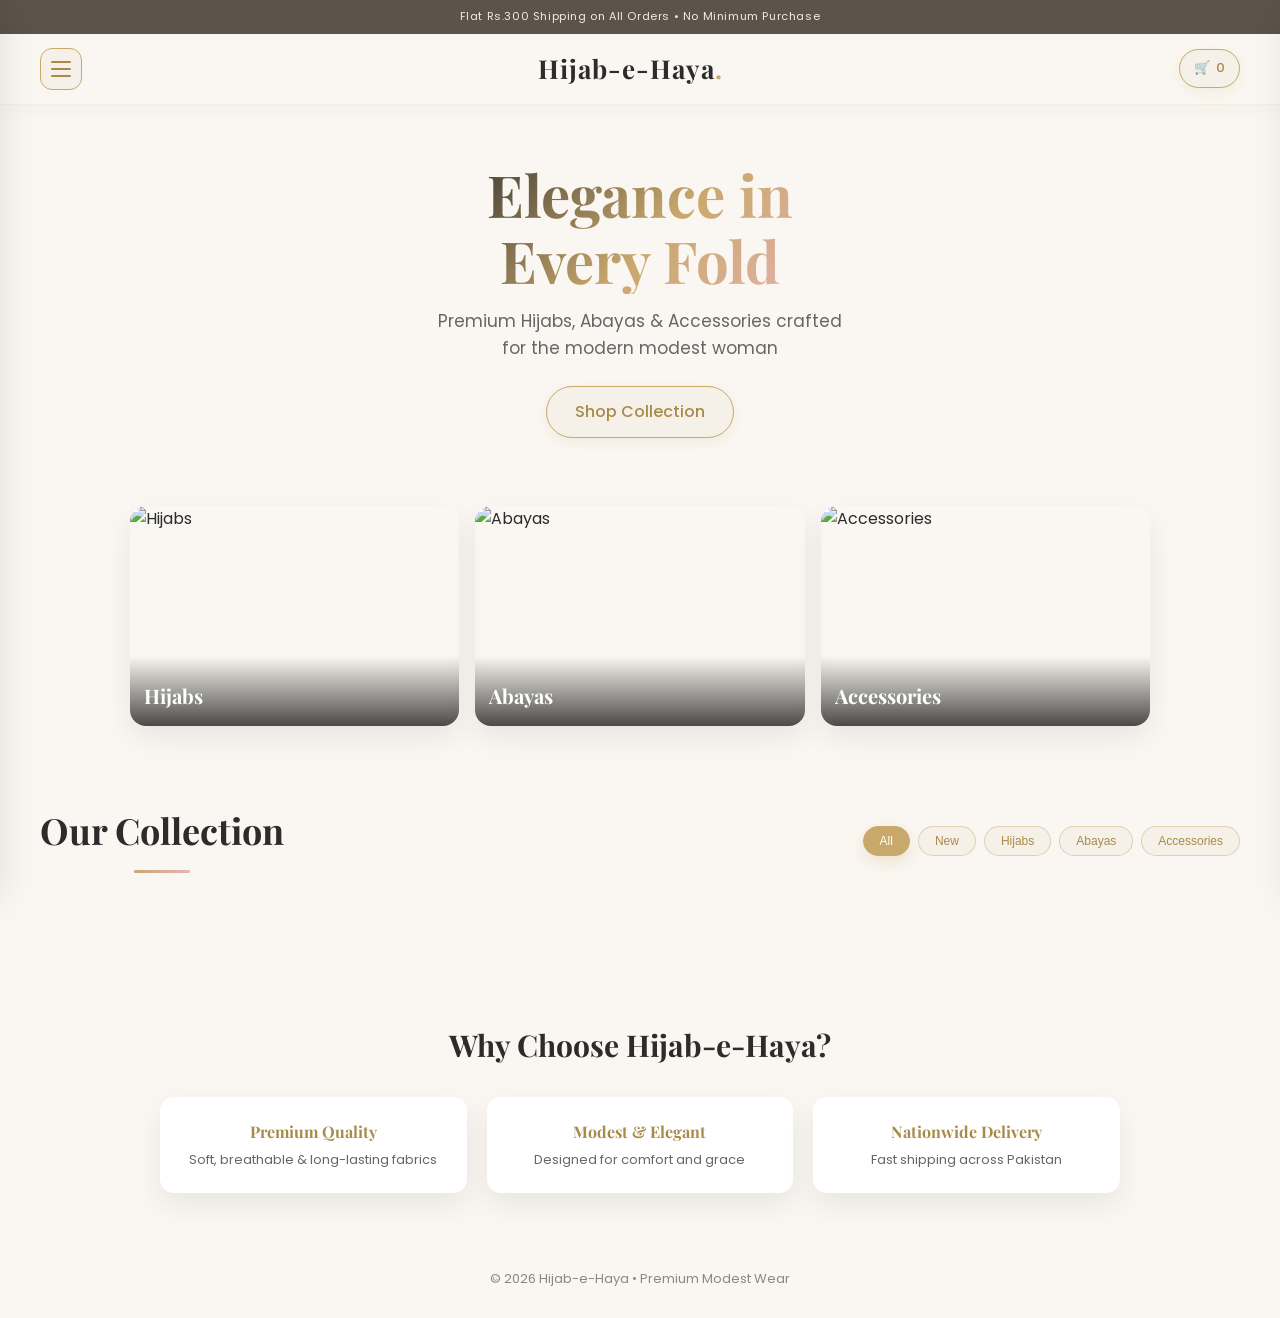
==== commit 2f574b2a: "Update index.html" ====
--- a/index.html
+++ b/index.html
@@ -56,15 +56,15 @@
     <!-- Categories -->
     <section class="categories">
         <div class="cat-card" onclick="filterProducts('hijab')">
-            <img src="https://i.postimg.cc/qvcP84vh/7215ea8c987376cf39f82f6e712f3a52.jpg" alt="Hijabs">
+            <img referrerpolicy="no-referrer" loading="lazy" src="https://i.postimg.cc/qvcP84vh/7215ea8c987376cf39f82f6e712f3a52.jpg" alt="Hijabs">
             <h3>Hijabs</h3>
         </div>
         <div class="cat-card" onclick="filterProducts('abaya')">
-            <img src="https://i.postimg.cc/wj5Chgjk/168e18e9-60f4-455a-9ae3-f6e3e6406184.png" alt="Abayas">
+            <img referrerpolicy="no-referrer" loading="lazy" src="https://i.postimg.cc/wj5Chgjk/168e18e9-60f4-455a-9ae3-f6e3e6406184.png" alt="Abayas">
             <h3>Abayas</h3>
         </div>
         <div class="cat-card" onclick="filterProducts('accessory')">
-            <img src="https://i.postimg.cc/XYKRw4YZ/5d82ecbfa86593e9bceba34066f2af89.jpg" alt="Accessories">
+            <img referrerpolicy="no-referrer" loading="lazy" src="https://i.postimg.cc/XYKRw4YZ/5d82ecbfa86593e9bceba34066f2af89.jpg" alt="Accessories">
             <h3>Accessories</h3>
         </div>
     </section>
--- a/style.css
+++ b/style.css
@@ -1433,3 +1433,27 @@
         height: 220px;
     }
 }
+
+
+/* Broken / missing images (postimg issues) */
+.img-broken,
+img.img-broken {
+    object-fit: cover;
+    background: linear-gradient(135deg, #f0ebe3, #e8e0d4);
+    min-height: 80px;
+}
+.img-placeholder {
+    width: 100%;
+    height: 100%;
+    min-height: 120px;
+    display: flex;
+    align-items: center;
+    justify-content: center;
+    background: #f0ebe3;
+    color: #999;
+    font-size: 13px;
+}
+.product-image img,
+.product-detail-image img {
+    referrer-policy: no-referrer;
+}
